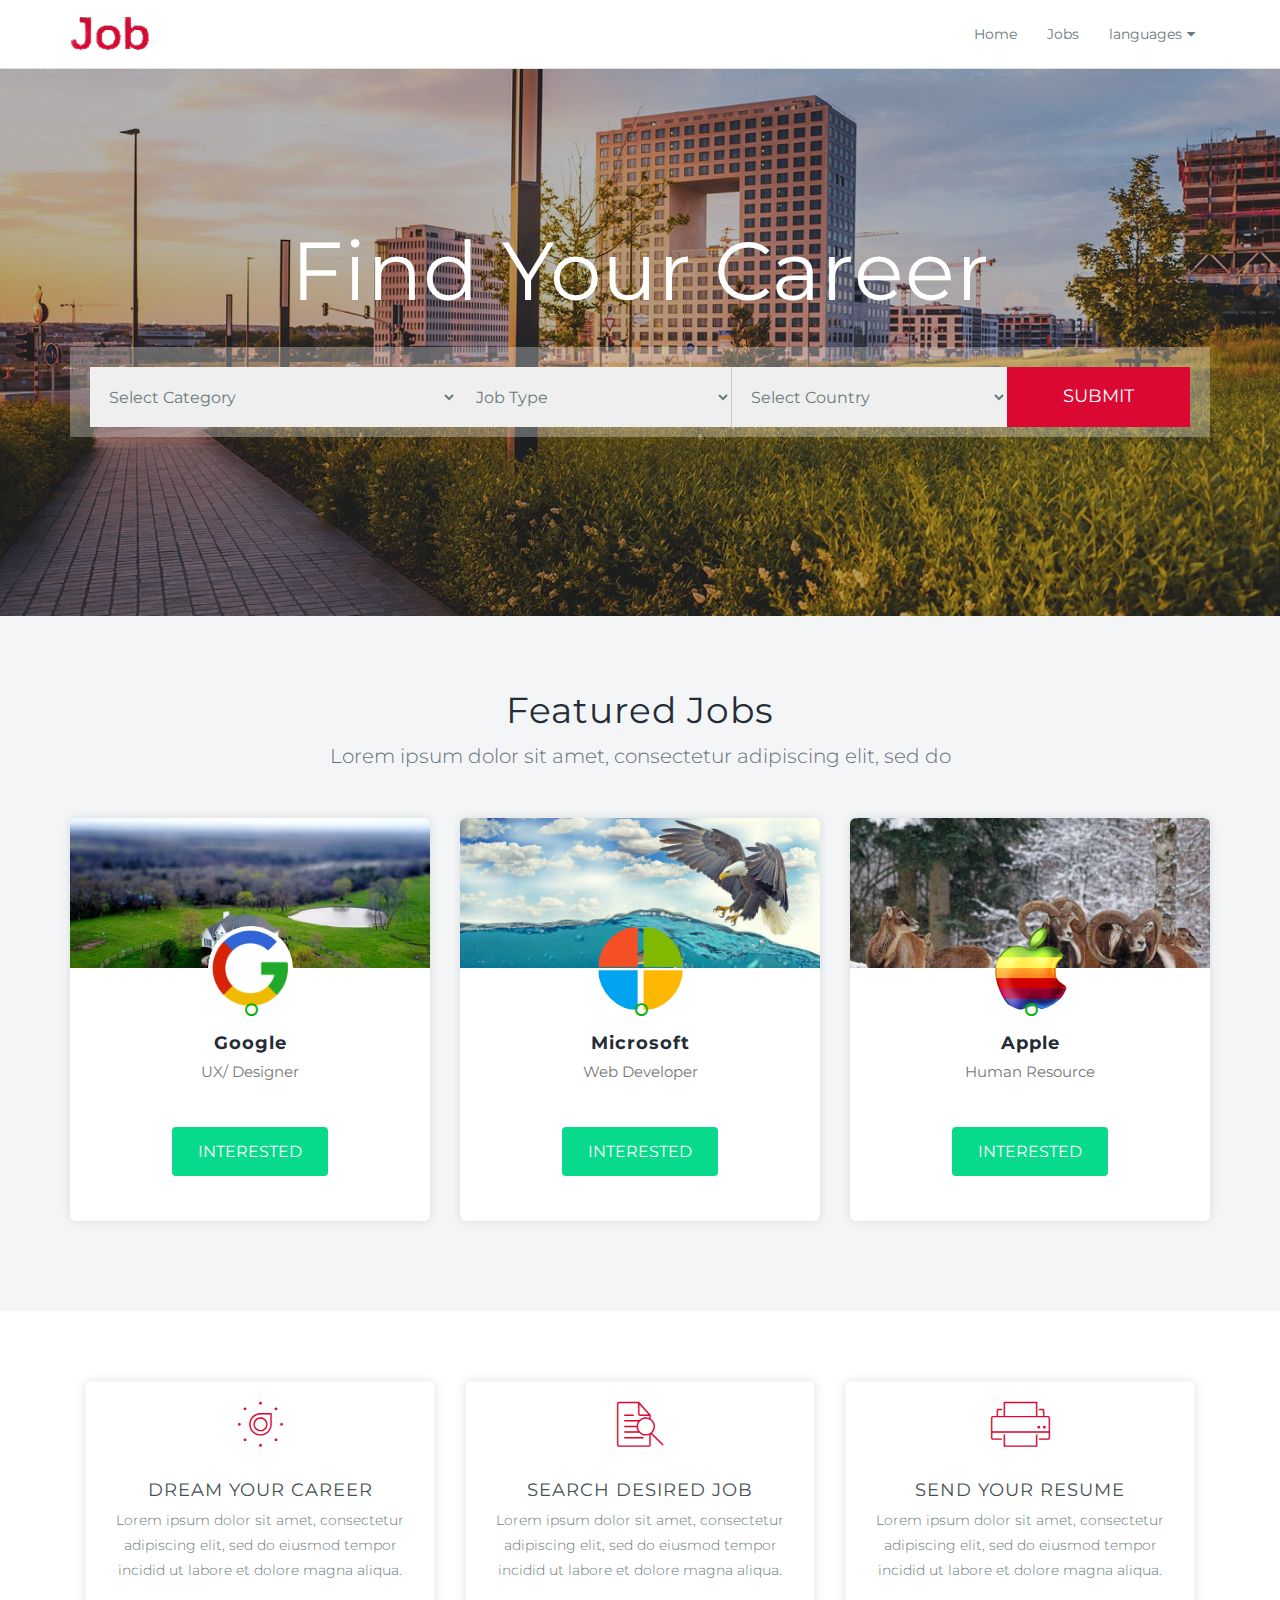
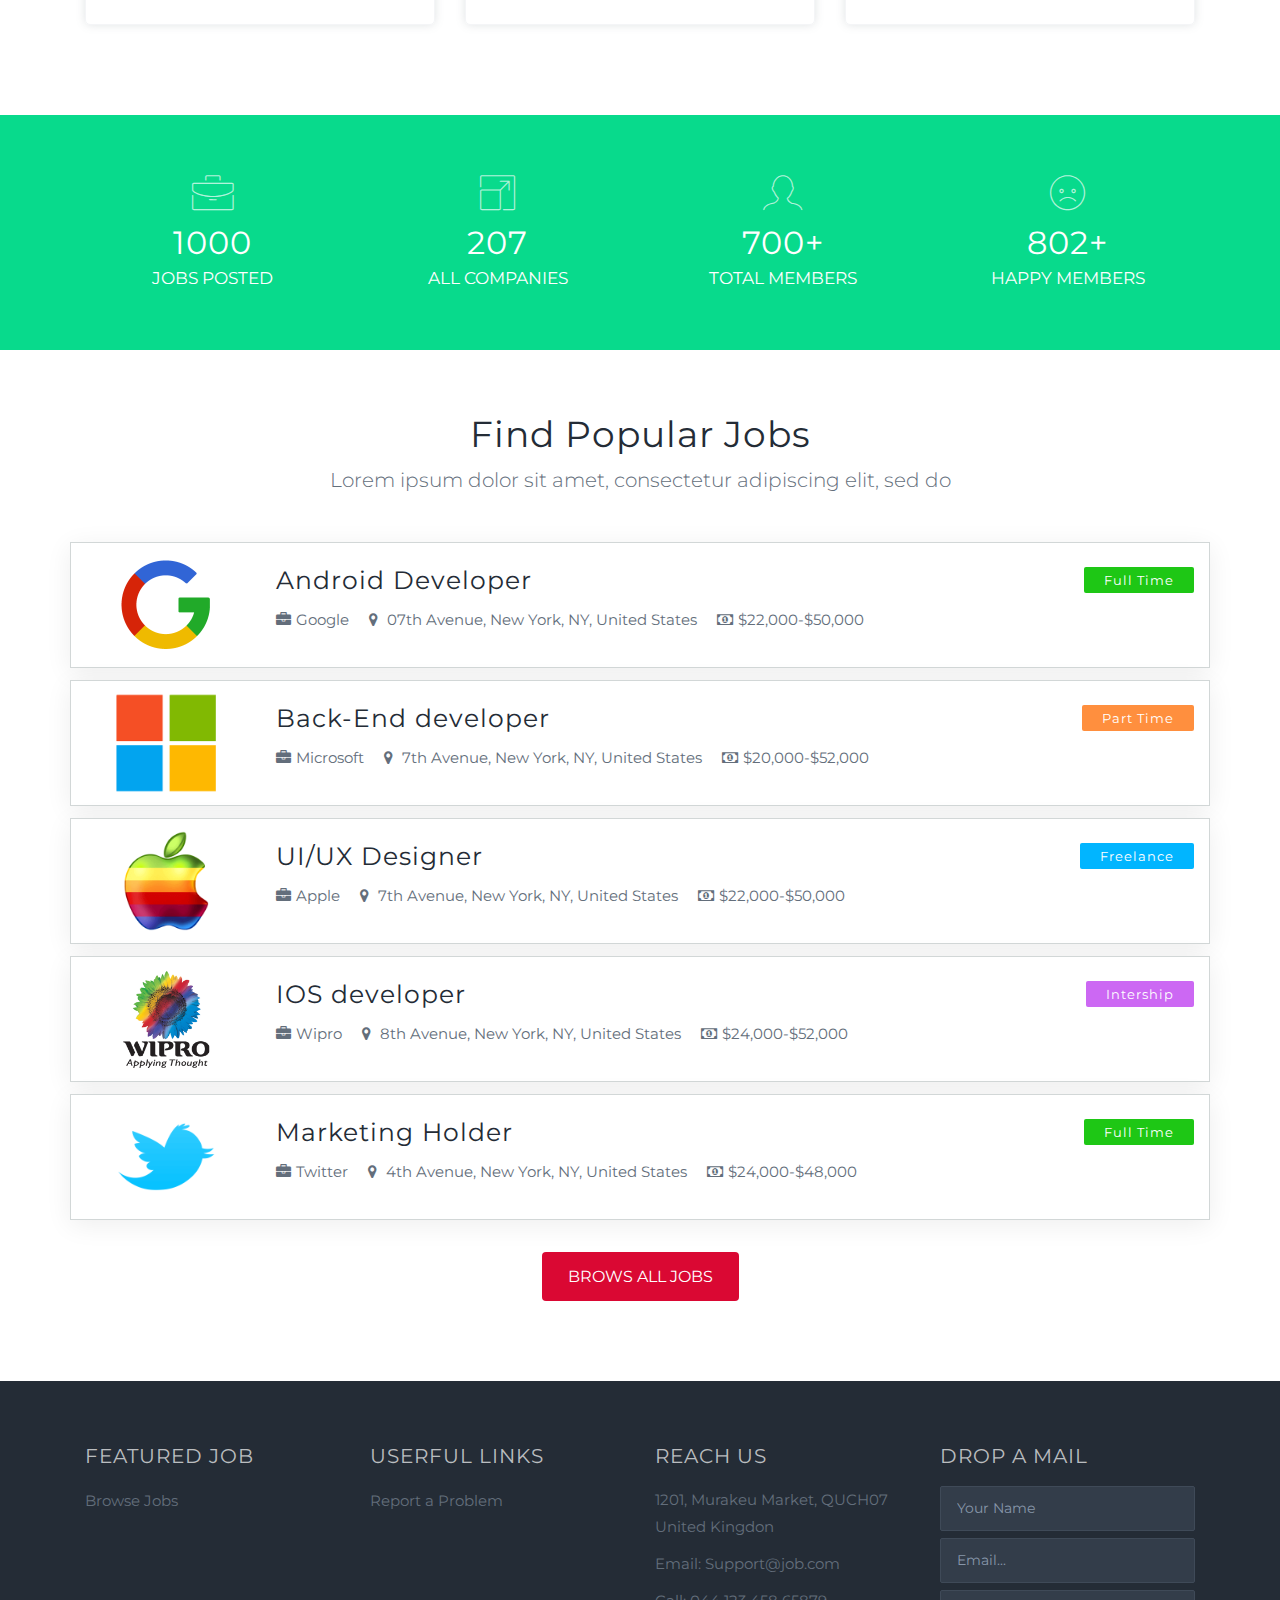
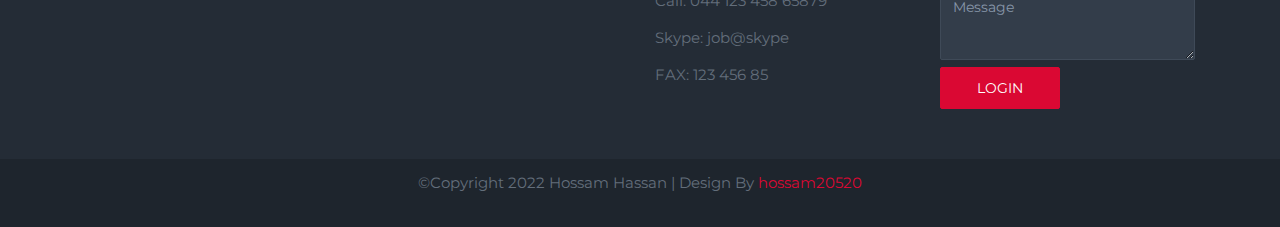
==== index.html @ 7c77bc92 "first" ====
<!doctype html>
<html class="no-js" lang="ar">
    <head>
        <meta charset="utf-8">
        <meta http-equiv="X-UA-Compatible" content="IE=edge,chrome=1">
        <title>Job-job Desk | Home</title>
        <meta name="description" content="">
        <meta name="viewport" content="width=device-width, initial-scale=1">
		
        <!-- All Plugin Css --> 
		<link rel="stylesheet" href="css/plugins.css">
		<!-- <link href="css/bootstrap-rtl.css" rel="stylesheet" /> -->
		<!-- Style & Common Css --> 
		<link rel="stylesheet" href="css/common.css">
	
        <!-- <link rel="stylesheet" href="css/main-rtl.css"> -->
		<link rel="stylesheet" href="css/main.css">
    </head>
	
    <body>
	
		<!-- Navigation Start  -->
		<nav class="navbar navbar-default navbar-sticky bootsnav">

			<div class="container">      
				<!-- Start Header Navigation -->
				<div class="navbar-header">
					<button type="button" class="navbar-toggle" data-toggle="collapse" data-target="#navbar-menu">
						<i class="fa fa-bars"></i>
					</button>
					<a class="navbar-brand" href="index.html"><img src="img/logo.png" class="logo" alt=""></a>
				</div>
				<!-- End Header Navigation -->

				<!-- Collect the nav links, forms, and other content for toggling -->
				<div class="collapse navbar-collapse" id="navbar-menu">
					<ul class="nav navbar-nav navbar-right" data-in="fadeInDown" data-out="fadeOutUp">
							<li><a href="index.html">Home</a></li> 
							<!-- <li><a href="login.html">Login</a></li> -->
							<li><a href="browse-job.html">Jobs</a></li> 
							<li class="dropdown">
								<a href="#" class="dropdown-toggle" data-toggle="dropdown">languages</a>
								<ul class="dropdown-menu animated fadeOutUp" style="display: none; opacity: 1;">
									<li class="active"><a href="#">English</a></li>
									<li><a href="#">عربي</a></li>
									<li><a href="">日本語</a></li>
									<li><a href="">සිංහල</a></li>
									<li><a href="">தமிழ்</a></li>
									
									
								</ul>
							</li>
						</ul>
				</div><!-- /.navbar-collapse -->
			</div>   
		</nav>
		<!-- Navigation End  -->
		
		<!-- Main jumbotron for a primary marketing message or call to action -->
		<section class="main-banner" style="background:#242c36 url(img/slider-01.jpg) no-repeat">
			<div class="container">
				<div class="caption">
					<h2>Find Your Career</h2>
					<form>
						<fieldset>
							<div class="col-md-4 col-sm-4 no-pad">

								<select class="selectpicker">
									<option>Select Category</option>
									<option>Accounf & Finance</option>
									<option>Information & Technology</option>
									<option>Marketing</option>
									<option>Food & Restaurent</option>
								  </select>

								
							</div>
							<div class="col-md-3 col-sm-3 no-pad">
								<select class="selectpicker border-right">
								  <option>Job Type</option>
								  <option>Full Time</option>
								  <option>Part Time</option>
					
								</select>
							</div>
							<div class="col-md-3 col-sm-3 no-pad">
								<select class="selectpicker">
									<option>Select Country</option>
								  <option>EGYPT</option>
								  <option>USA</option>
					
								</select>
							</div>
							<div class="col-md-2 col-sm-2 no-pad">
								 <input  onclick="location.href='Job-results.html';" type="button" class="btn seub-btn" value="submit" /></a>
							</div>
						</fieldset>
					</form>
				</div>
			</div>
		</section>


		<section class="membercard dark">
			<div class="container">
				<div class="row heading">
					<h2>Featured Jobs</h2>
					<p>Lorem ipsum dolor sit amet, consectetur adipiscing elit, sed do</p>
				</div>
				<div class="row">
					<div class="col-md-4 col-sm-4">
						<div class="left-widget-sidebar">
							<div class="card-widget bg-white user-card">
								<div class="u-img img-cover" style="background-image: url(img/bg-1.jpg);background-size:cover;"></div>
								<div class="u-content">
									<div class="avatar box-80">
										<img class="img-responsive img-circle img-70 shadow-white" src="img/google.png" alt="">
										<i class="fa fa-circle-o fa-green"></i>
									</div>
									<h5>Google</h5>
									<p class="text-muted">UX/ Designer</p>
								</div>
								<div class="user-social-profile">
									<input type="button" onclick="location.href='company-detail.html';" style="background: #08da8c;" class="btn brows-btn" value="Interested">
								</div>
							</div>
						</div>
					</div>
					<div class="col-md-4 col-sm-4">
						<div class="left-widget-sidebar">
							<div class="card-widget bg-white user-card">
								<div class="u-img img-cover" style="background-image: url(img/bg-2.jpg);background-size:cover;"></div>
								<div class="u-content">
									<div class="avatar box-80">
										<img class="img-responsive img-circle img-70 shadow-white" src="img/microsoft.png" alt="">
										<i class="fa fa-circle-o fa-green"></i>
									</div>
									<h5>Microsoft</h5>
									<p class="text-muted">Web Developer</p>
								</div>
								<div class="user-social-profile">
									<input type="button"  style="background: #08da8c;" class="btn brows-btn" value="Interested">
								</div>
							</div>
						</div>
					</div>
					<div class="col-md-4 col-sm-4">
						<div class="left-widget-sidebar">
							<div class="card-widget bg-white user-card">
								<div class="u-img img-cover" style="background-image: url(img/bg-3.jpg);background-size:cover;"></div>
								<div class="u-content">
									<div class="avatar box-80">
										<img class="img-responsive img-circle img-70 shadow-white" src="img/apple.png" alt="">
										<i class="fa fa-circle-o fa-green"></i>
									</div>
									<h5>Apple</h5>
									<p class="text-muted">Human Resource</p>
								</div>
								<div class="user-social-profile">
									<input type="button"  style="background: #08da8c;" class="btn brows-btn" value="Interested">
								</div>
							</div>
						</div>
					</div>
				</div>
			</div>
		</section>
		
		<section class="features">
			<div class="container"">
				<div class="col-md-4 col-sm-4">
					<div class="features-content">
						<span class="box1"><span aria-hidden="true" class="icon-dial"></span></span>
						<h3>Dream your career</h3>
						<p>Lorem ipsum dolor sit amet, consectetur adipiscing elit, sed do eiusmod tempor incidid ut labore et dolore magna aliqua.</p>
					</div>
				</div>
				
				<div class="col-md-4 col-sm-4">
					<div class="features-content">
						<span class="box1"><span aria-hidden="true" class="icon-search"></span></span>
						<h3>Search Desired Job</h3>
						<p>Lorem ipsum dolor sit amet, consectetur adipiscing elit, sed do eiusmod tempor incidid ut labore et dolore magna aliqua.</p>
					</div>
				</div>
				
				<div class="col-md-4 col-sm-4">
					<div class="features-content">
						<span class="box1"><span aria-hidden="true" class="icon-printer"></span></span>
						<h3>Send Your Resume</h3>
						<p>Lorem ipsum dolor sit amet, consectetur adipiscing elit, sed do eiusmod tempor incidid ut labore et dolore magna aliqua.</p>
					</div>
				</div>
				
				<!-- <div class="col-md-4 col-sm-4">
					<div class="features-content">
						<span class="box1"><span aria-hidden="true" class="icon-dial"></span></span>
						<h3>Create An Account</h3>
						<p>Lorem ipsum dolor sit amet, consectetur adipiscing elit, sed do eiusmod tempor incidid ut labore et dolore magna aliqua.</p>
					</div>
				</div>
				
				<div class="col-md-4 col-sm-4">
					<div class="features-content">
						<span class="box1"><span aria-hidden="true" class="icon-search"></span></span>
						<h3>Search Desired Job</h3>
						<p>Lorem ipsum dolor sit amet, consectetur adipiscing elit, sed do eiusmod tempor incidid ut labore et dolore magna aliqua.</p>
					</div>
				</div>
				
				<div class="col-md-4 col-sm-4">
					<div class="features-content">
						<span class="box1"><span aria-hidden="true" class="icon-printer"></span></span>
						<h3>Send Your Resume</h3>
						<p>Lorem ipsum dolor sit amet, consectetur adipiscing elit, sed do eiusmod tempor incidid ut labore et dolore magna aliqua.</p>
					</div>
				</div> -->
			
			</div>
		</section>
		
		<section class="counter" style="background: #08da8c;">
			<div class="container" >
				<div class="col-md-3 col-sm-3">
					<div class="counter-text">
						<span aria-hidden="true" class="icon-briefcase"></span>
						<h3>1000</h3>
						<p>Jobs Posted</p>
					</div>
				</div>
				
				<div class="col-md-3 col-sm-3">
					<div class="counter-text">
						<span class="box1"><span aria-hidden="true" class="icon-expand"></span></span>
						<h3>207</h3>
						<p>All Companies</p>
					</div>
				</div>
				
				<div class="col-md-3 col-sm-3">
					<div class="counter-text">
						<span class="box1"><span aria-hidden="true" class="icon-profile-male"></span></span>
						<h3>700+</h3>
						<p>Total Members</p>
					</div>
				</div>
				
				<div class="col-md-3 col-sm-3">
					<div class="counter-text">
					<span class="box1"><span aria-hidden="true" class="icon-sad"></span></span>
						<h3>802+</h3>
						<p>Happy Members</p>
					</div>
				</div>
			</div>
		</section>
		
		<section class="jobs">
			<div class="container">
				<div class="row heading">
					<h2>Find Popular Jobs</h2>
					<p>Lorem ipsum dolor sit amet, consectetur adipiscing elit, sed do</p>
				</div>
				<div class="companies">
					<div class="company-list">
						<div class="row">
							<div class="col-md-2 col-sm-2">
								<div class="company-logo">
									<img src="img/google.png" class="img-responsive" alt="" />
								</div>
							</div>
							<div class="col-md-10 col-sm-10">
								<div class="company-content">
									<a href="company-detail.html"><h3>Android Developer<span class="full-time">Full Time</span></h3></a>
									<p><span class="company-name"><i class="fa fa-briefcase"></i>Google</span><span class="company-location"><i class="fa fa-map-marker"></i> 07th Avenue, New York, NY, United States</span><span class="package"><i class="fa fa-money"></i>$22,000-$50,000</span></p>
									
								</div>
								
							</div>
						</div>
					</div>
					
					<div class="company-list">
						<div class="row">
							<div class="col-md-2 col-sm-2">
								<div class="company-logo">
									<img src="img/microsoft.png" class="img-responsive" alt="" />
								</div>
							</div>
							<div class="col-md-10 col-sm-10">
								<div class="company-content">
									<h3>Back-End developer<span class="part-time">Part Time</span></h3>
									<p><span class="company-name"><i class="fa fa-briefcase"></i>Microsoft</span><span class="company-location"><i class="fa fa-map-marker"></i> 7th Avenue, New York, NY, United States</span><span class="package"><i class="fa fa-money"></i>$20,000-$52,000</span></p>
								</div>
							</div>
						</div>
					</div>
					
					<div class="company-list">
						<div class="row">
							<div class="col-md-2 col-sm-2">
								<div class="company-logo">
									<img src="img/apple.png" class="img-responsive" alt="" />
								</div>
							</div>
							<div class="col-md-10 col-sm-10">
								<div class="company-content">
									<h3>UI/UX Designer<span class="freelance">Freelance</span></h3>
									<p><span class="company-name"><i class="fa fa-briefcase"></i>Apple</span><span class="company-location"><i class="fa fa-map-marker"></i> 7th Avenue, New York, NY, United States</span><span class="package"><i class="fa fa-money"></i>$22,000-$50,000</span></p>
								</div>
							</div>
						</div>
					</div>
					
					<div class="company-list">
						<div class="row">
							<div class="col-md-2 col-sm-2">
								<div class="company-logo">
									<img src="img/wipro.png" class="img-responsive" alt="" />
								</div>
							</div>
							<div class="col-md-10 col-sm-10">
								<div class="company-content">
									<h3>IOS developer<span class="internship">Intership</span></h3>
									<p><span class="company-name"><i class="fa fa-briefcase"></i>Wipro</span><span class="company-location"><i class="fa fa-map-marker"></i> 8th Avenue, New York, NY, United States</span><span class="package"><i class="fa fa-money"></i>$24,000-$52,000</span></p>
								</div>
							</div>
						</div>
					</div>
					
					<div class="company-list">
						<div class="row">
							<div class="col-md-2 col-sm-2">
								<div class="company-logo">
									<img src="img/twitter.png" class="img-responsive" alt="" />
								</div>
							</div>
							<div class="col-md-10 col-sm-10">
								<div class="company-content">
									<h3>Marketing Holder<span class="full-time">Full Time</span></h3>
									<p><span class="company-name"><i class="fa fa-briefcase"></i>Twitter</span><span class="company-location"><i class="fa fa-map-marker"></i> 4th Avenue, New York, NY, United States</span><span class="package"><i class="fa fa-money"></i>$24,000-$48,000</span></p>
								</div>
							</div>
						</div>
					</div>
				</div>
				<div class="row">
					<input type="button" onclick="location.href='companies.html';" class="btn brows-btn" value="Brows All Jobs" />
				</div>
			</div>
		</section>
		
		<!-- <section class="testimonials dark">
			<div class="container">
				<div class="row">
					<div class="col-md-12">
						<div id="testimonial-slider" class="owl-carousel">
							<div class="testimonial">
								<div class="pic">
									<img src="img/client-1.jpg" alt="">
								</div>
								<p class="description">
									" Lorem ipsum dolor sit amet, consectetur adipisicing elit. Autem commodi eligendi facilis itaque minus non odio, quaerat ullam unde voluptatum? "
								</p>
								<h3 class="testimonial-title">williamson</h3>
								<span class="post">Web Developer</span>
							</div>

							<div class="testimonial">
								<div class="pic">
									<img src="img/client-2.jpg" alt="">
								</div>
								<p class="description">
									" Lorem ipsum dolor sit amet, consectetur adipisicing elit. Autem commodi eligendi facilis itaque minus non odio, quaerat ullam unde voluptatum? "
								</p>
								<h3 class="testimonial-title">kristiana</h3>
								<span class="post">Web Designer</span>
							</div>
							
							<div class="testimonial">
								<div class="pic">
									<img src="img/client-3.jpg" alt="">
								</div>
								<p class="description">
									" Lorem ipsum dolor sit amet, consectetur adipisicing elit. Autem commodi eligendi facilis itaque minus non odio, quaerat ullam unde voluptatum? "
								</p>
								<h3 class="testimonial-title">kristiana</h3>
								<span class="post">Web Designer</span>
							</div>
							
							<div class="testimonial">
								<div class="pic">
									<img src="img/client-4.jpg" alt="">
								</div>
								<p class="description">
									" Lorem ipsum dolor sit amet, consectetur adipisicing elit. Autem commodi eligendi facilis itaque minus non odio, quaerat ullam unde voluptatum? "
								</p>
								<h3 class="testimonial-title">kristiana</h3>
								<span class="post">Web Designer</span>
							</div>
						</div>
					</div>
				</div>
			</div>
		</section> -->
		




		



		<!-- <section class="newsletter">
			<div class="container">
				<div class="row">
					<div class="col-md-10 col-sm-10 col-md-offset-1 col-sm-offset-1">
					<h2>Want More Job & Latest Job? </h2>
					<p>Subscribe to our mailing list to receive an update when new Job arrive!</p>
					<div class="input-group">
						<input type="text" class="form-control" placeholder="Type Your Email Address...">
						<span class="input-group-btn">
							<button type="button" class="btn btn-default">subscribe!</button>
						</span>
					</div>
					</div>
				</div>
			</div>
		</section> -->
			
		<!-- footer start -->
		<footer>
			<div class="container">
				<div class="col-md-3 col-sm-6">
					<h4>Featured Job</h4>
					<ul>
						<li><a href="#">Browse Jobs</a></li>
					
					</ul>
				</div>
				
				<div class="col-md-3 col-sm-6">
					<h4>Userful links</h4>
					<ul>
					
						
						<li><a href="#">Report a Problem</a></li>
					
					
					</ul>
				</div>
				
				<div class="col-md-3 col-sm-6">
					<h4>Reach Us</h4>
					<address>
					<ul>
					<li>1201, Murakeu Market, QUCH07<br>
					United Kingdon</li>
					<li>Email: Support@job.com</li>
					<li>Call: 044 123 458 65879</li>
					<li>Skype: job@skype</li>
					<li>FAX: 123 456 85</li>
					</ul>
					</address>
				</div>
				
				<div class="col-md-3 col-sm-6">
					<h4>Drop A Mail</h4>
					<form>
						<input type="text" class="form-control input-lg" placeholder="Your Name">
						<input type="text" class="form-control input-lg" placeholder="Email...">
						<textarea class="form-control" placeholder="Message"></textarea>
						<button type="submit" class="btn btn-primary">Login</button>
					</form>
				</div>
				
				
			</div>
			<div class="copy-right">

			 <p>&copy;Copyright 2022 Hossam Hassan | Design By <a href="https://github.com/hossam20520">hossam20520</a></p>
			</div>
		</footer>
		 
		<script type="text/javascript" src="js/jquery.min.js"></script>
		<script src="js/bootstrap.min.js"></script>
		<script type="text/javascript" src="js/owl.carousel.min.js"></script>
		<script src="js/bootsnav.js"></script>
		<script src="js/main.js"></script>
    </body>
</html>
---- css/common.css ----
/* ==============================================================

Template name : Bootsnav - Multi Purpose Header
Categorie : Bootstrap Menu in CSS
Author : adamnurdin01
Version : v.1.1
Created : 2016-06-02
Last update : 2016-06-11

============================================================== */
/*
Typography
=========================== */
html,body {
    width:100%;
    height: auto;
    margin:0;
    padding:0;
    overflow-x: hidden;
}

body {
    font-family: 'Open Sans', sans-serif;
    position: relative;
	font-size:14px;
	line-height:24px;
	color:#6f6f6f;
}

a{
    color: #6f6f6f;
}

a,
a:active,
a:focus,
a:hover{
	outline:none;
	-webkit-transition: all 0.3s ease-in-out;
	-moz-transition: all 0.3s ease-in-out;
	-o-transition: all 0.3s ease-in-out;
	-ms-transition: all 0.3s ease-in-out;
	transition: all 0.3s ease-in-out;
}

a:hover{
	text-decoration:underline;
}

h1, h2, h3, h4, h5, h6{
	color:#3f3f3f;
	margin:0 0 15px 0;
    letter-spacing: 1px;
    font-weight: bold;
}

h1{
	font-size:48px;
	line-height:52px;
}

h2{
	font-size:36px;
	line-height:48px;
}

h3{
	font-size:30px;
	line-height:36px;
}

h4{
	font-size:24px;
	line-height:30px;
}

h5{
	font-size:18px;
	line-height:24px;
}

h6{
	font-size:14px;
	line-height:18px;
}

p{
	margin-bottom:20px;
}

.wrapper{
    min-height: 800px;
}

/*
Navbar
=========================== */
/* Navbar Atribute ------*/
.attr-nav > ul > li > a{
    padding: 28px 15px;
}

ul.cart-list > li.total > .btn{
    border-bottom: solid 1px #cfcfcf !important;
    color: #fff !important;
    padding: 10px 15px;
}

@media (min-width: 1024px) {
    /* Navbar General ------*/
    nav.navbar ul.nav > li > a{
        padding: 30px 15px;
        font-weight: 600;
    }
    
    nav.navbar .navbar-brand{
        margin-top: 0;
    }
    


    nav.navbar .navbar-brand{
        margin-top: 0;
    }
    
    nav.navbar .navbar-brand img.logo{
        position:relative;
		max-width: 80%;
		top:2px;
    }
	nav.navbar.sticked .navbar-brand img.logo{
        position:relative;
		top:7px;
		max-width:60%;
    }
    
    nav.navbar li.dropdown ul.dropdown-menu{
        border-top: solid 5px;
    }
    
    /* Navbar Center ------*/
    nav.navbar-center .navbar-brand{
        margin: 0 !important;
    }
    
    /* Navbar Brand Top ------*/
    nav.navbar-brand-top .navbar-brand{
        margin: 10px !important;
    }
    
    /* Navbar Full ------*/
    nav.navbar-full .navbar-brand{
        position: relative;
        top: -15px;
    }
    
    /* Navbar Sidebar ------*/
    nav.navbar-sidebar ul.nav,
    nav.navbar-sidebar .navbar-brand{
        margin-bottom: 50px;
    }
    
    nav.navbar-sidebar ul.nav > li > a{
        padding: 10px 15px;
        font-weight: bold;
    }
    
    /* Navbar Transparent & Fixed ------*/
    nav.navbar.bootsnav.navbar-transparent.white{
        background-color: rgba(255,255,255,0.3);
        border-bottom: solid 1px #bbb;
    }
    
    nav.navbar.navbar-inverse.bootsnav.navbar-transparent.dark,
    nav.navbar.bootsnav.navbar-transparent.dark{
        background-color: rgba(0,0,0,0.3);
        border-bottom: solid 1px #555;
    }
    
    nav.navbar.bootsnav.navbar-transparent.white .attr-nav{
        border-left: solid 1px #bbb;
    }
    
    nav.navbar.navbar-inverse.bootsnav.navbar-transparent.dark .attr-nav,
    nav.navbar.bootsnav.navbar-transparent.dark .attr-nav{
        border-left: solid 1px #555;
    }
    
    nav.navbar.bootsnav.no-background.white .attr-nav > ul > li > a,
    nav.navbar.bootsnav.navbar-transparent.white .attr-nav > ul > li > a,
    nav.navbar.bootsnav.navbar-transparent.white ul.nav > li > a,
    nav.navbar.bootsnav.no-background.white ul.nav > li > a{
        color: #fff;
    }
    
    nav.navbar.bootsnav.navbar-transparent.dark .attr-nav > ul > li > a,
    nav.navbar.bootsnav.navbar-transparent.dark ul.nav > li > a{
        color: #eee;
    }
}

@media (max-width: 992px) {
    /* Navbar General ------*/
    nav.navbar .navbar-brand{
        margin-top: 0;
        position: relative;
        top: -2px;
    }
    
    nav.navbar .navbar-brand img.logo{
    width: 150px;
    margin-top: 8px;
    }
    
    .attr-nav > ul > li > a{
        padding: 16px 15px 15px;
    }
    
    /* Navbar Mobile slide ------*/
    nav.navbar.navbar-mobile ul.nav > li > a{
        padding: 15px 15px;
    }
    
    nav.navbar.navbar-mobile ul.nav ul.dropdown-menu > li > a{
        padding-right: 15px !important;
        padding-top: 15px !important;
        padding-bottom: 15px !important;
    }
    
    nav.navbar.navbar-mobile ul.nav ul.dropdown-menu .col-menu .title{
        padding-right: 30px !important;
        padding-top: 13px !important;
        padding-bottom: 13px !important;
    }
    
    nav.navbar.navbar-mobile ul.nav ul.dropdown-menu .col-menu ul.menu-col li a{
        padding-top: 13px !important;
        padding-bottom: 13px !important;
    }
    
    /* Navbar Full ------*/
     nav.navbar-full .navbar-brand{
        top: 0;
        padding-top: 10px;
    }
}

/* Navbar Inverse
=================================*/
nav.navbar.navbar-inverse{
    background-color: #222;
    border-bottom: solid 1px #303030;
}

nav.navbar.navbar-inverse ul.cart-list > li.total > .btn{
    border-bottom: solid 1px #222 !important;
}

nav.navbar.navbar-inverse ul.cart-list > li.total .pull-right{
    color: #fff;
}

nav.navbar.navbar-inverse.megamenu ul.dropdown-menu.megamenu-content .content ul.menu-col li a,
nav.navbar.navbar-inverse ul.nav > li > a{
    color: #eee;
}

nav.navbar.navbar-inverse ul.nav > li.dropdown > a{
    background-color: #222;
}

nav.navbar.navbar-inverse li.dropdown ul.dropdown-menu > li > a{
    color: #999;
}

nav.navbar.navbar-inverse ul.nav .dropdown-menu h1,
nav.navbar.navbar-inverse ul.nav .dropdown-menu h2,
nav.navbar.navbar-inverse ul.nav .dropdown-menu h3,
nav.navbar.navbar-inverse ul.nav .dropdown-menu h4,
nav.navbar.navbar-inverse ul.nav .dropdown-menu h5,
nav.navbar.navbar-inverse ul.nav .dropdown-menu h6{
    color: #fff;
}

nav.navbar.navbar-inverse .form-control{
    background-color: #333;
    border-color: #303030;
    color: #fff;
}

nav.navbar.navbar-inverse .attr-nav > ul > li > a{
    color: #eee;
}

nav.navbar.navbar-inverse .attr-nav > ul > li.dropdown ul.dropdown-menu{
    background-color: #222;
    border-left: solid 1px #303030;
    border-bottom: solid 1px #303030;
    border-right: solid 1px #303030;
}

nav.navbar.navbar-inverse ul.cart-list > li{
    border-bottom: solid 1px #303030;
    color: #eee;
}

nav.navbar.navbar-inverse ul.cart-list > li img{
    border: solid 1px #303030;
}

nav.navbar.navbar-inverse ul.cart-list > li.total{
    background-color: #333;
}

nav.navbar.navbar-inverse .share ul > li > a{
    background-color: #555;
}

nav.navbar.navbar-inverse .dropdown-tabs .tab-menu{
    border-right: solid 1px #303030;
}

nav.navbar.navbar-inverse .dropdown-tabs .tab-menu > ul > li > a{
    border-bottom: solid 1px #303030;
}

nav.navbar.navbar-inverse .dropdown-tabs .tab-content{
    border-left: solid 1px #303030;
}

nav.navbar.navbar-inverse .dropdown-tabs .tab-menu > ul > li > a:hover,
nav.navbar.navbar-inverse .dropdown-tabs .tab-menu > ul > li > a:focus,
nav.navbar.navbar-inverse .dropdown-tabs .tab-menu > ul > li.active > a{
    background-color: #333 !important;
}

nav.navbar-inverse.navbar-full ul.nav > li > a{
    border:none;
}

nav.navbar-inverse.navbar-full .navbar-collapse .wrap-full-menu{
    background-color: #222;
}

nav.navbar-inverse.navbar-full .navbar-toggle{
    background-color: #222 !important;
    color: #6f6f6f;
}

@media (min-width: 1024px) {
    nav.navbar.navbar-inverse ul.nav .dropdown-menu{
        background-color: #222 !important;
        border-left: solid 1px #303030 !important;
        border-bottom: solid 1px #303030 !important;
        border-right: solid 1px #303030 !important;
    }

    nav.navbar.navbar-inverse li.dropdown ul.dropdown-menu > li > a{
        border-bottom: solid 1px #303030;
    }
    
    nav.navbar.navbar-inverse ul.dropdown-menu.megamenu-content .col-menu{
        border-left: solid 1px #303030;
        border-right: solid 1px #303030;
    }
    
    nav.navbar.navbar-inverse.navbar-transparent.dark{
        background-color: rgba(0,0,0,0.3);
        border-bottom: solid 1px #999;
    }
    
    nav.navbar.navbar-inverse.navbar-transparent.dark .attr-nav{
        border-left: solid 1px #999;
    }
    
    nav.navbar.navbar-inverse.no-background.white .attr-nav > ul > li > a,
    nav.navbar.navbar-inverse.navbar-transparent.dark .attr-nav > ul > li > a,
    nav.navbar.navbar-inverse.navbar-transparent.dark ul.nav > li > a,
    nav.navbar.navbar-inverse.no-background.white ul.nav > li > a{
        color: #fff;
    }
    
    nav.navbar.navbar-inverse.no-background.dark .attr-nav > ul > li > a,
    nav.navbar.navbar-inverse.no-background.dark .attr-nav > ul > li > a,
    nav.navbar.navbar-inverse.no-background.dark ul.nav > li > a,
    nav.navbar.navbar-inverse.no-background.dark ul.nav > li > a{
        color: #3f3f3f;
    }
}
@media (max-width: 992px)  {
    nav.navbar.navbar-inverse .navbar-toggle{
        color: #eee;
        background-color: #222 !important;
    }
    
    nav.navbar.navbar-inverse .navbar-nav > li > a{
        border-top: solid 1px #303030;
        border-bottom: solid 1px #303030;
    }
    
    nav.navbar.navbar-inverse ul.nav li.dropdown ul.dropdown-menu  > li > a{
        color: #999;
        border-bottom: solid 1px #303030;
    }
    
    nav.navbar.navbar-inverse .dropdown .megamenu-content .col-menu .title{
        border-bottom: solid 1px #303030;
        color: #eee;
    }
    
    nav.navbar.navbar-inverse .dropdown .megamenu-content .col-menu ul > li > a{
        border-bottom: solid 1px #303030;
        color: #999 !important;
    }
    
    nav.navbar.navbar-inverse .dropdown .megamenu-content .col-menu.on:last-child .title{
        border-bottom: solid 1px #303030;
    }
    
    nav.navbar.navbar-inverse .dropdown-tabs .tab-menu > ul{
        border-top: solid 1px #303030;
    }
    
    nav.navbar.navbar-inverse.navbar-mobile .navbar-collapse{
        background-color: #222;
    }
}
@media (max-width: 767px)  {
    nav.navbar.navbar-inverse.navbar-mobile ul.nav{
        border-top: solid 1px #222;
    }
	h1{
	font-size:30px;
	line-height:32px;
}

h2{
	font-size:24px;
	line-height:27px;
}

h3{
	font-size:26px;
	line-height:24px;
}

h4{
	font-size:20px;
	line-height:20px;
}

h5{
	font-size:16px;
	line-height:16px;
}

h6{
	font-size:12px;
	line-height:10px;
}

p{
	margin-bottom:10px;
}
}
---- css/main-rtl.css ----
/* 36 of 643 CSS properties converted by rtl.daskhat.ir 
 These properties should be override originals. 
 just load rtl css file after original css file.*/ 

/* body {direction:rtl;} */

@import url('https://fonts.googleapis.com/css?family=Montserrat:300,300i,400,400i,500,600,700');
body{
    background: #ffffff;
    font-family: 'Montserrat', sans-serif;
    font-size: 15px;
    color: #636e7b;
}

section{
    padding: 70px 0px 60px 0px ;
}

h1, h2, h3, h4, h5, h6{
    color: #242c36;
    margin: 0 0 15px 0 ;
    letter-spacing: 1px;
    font-weight: bold;
}

.dark{
    background: #f4f5f7;
}

.form-control{
    border: 1px solid #ccc;
    border-radius: 2px;
    height: 45px;
    margin-bottom: 10px;
    box-shadow: none;
    font-size: 14px;
}

.btn-primary, .btn-primary:hover, .btn-primary:focus, .btn-primary.focus, .btn-primary:active, .btn-primary.active, .open>.dropdown-toggle.btn-primary{
    color: #fff;
    background-color: #da0833;
    border-color: #da0833;
    text-transform: uppercase;
    border-radius: 2px;
    box-shadow: none;
    padding: 10px 25px;
}

.form-control::-moz-placeholder{
    color: #8796a9;
    opacity: 1;
}

.form-control:-ms-input-placeholder{
    color: #8796a9;
}

.form-control::-webkit-input-placeholder{
    color: #8796a9;
}

nav.navbar.bootsnav ul.nav > li > a{
    color: #6b797c;
    font-weight: 400;
    font-size: 14.2px;
    font-family: 'Montserrat', sans-serif;
    background-color: transparent !important;
}

nav.navbar.bootsnav ul.nav > li > a:hover{
    color: #da0833;
}

nav.navbar.bootsnav ul.nav > li.active> a{
    color: #da0833;
}

@media (min-width: 1024px){
    nav.navbar li.dropdown ul.dropdown-menu{
        border-top: solid 5px #da0833 !important;
    }

}

.main-banner{
    background-size: cover !important;
    background-position: center !important;
    padding: 14% 0;
    position: relative;
    text-align: center;
    color: #ffffff;
    margin: 0;
}

.main-banner .caption{
    position: relative;
}

.main-banner h2{
    color: #ffffff;
    font-weight: 400;
    display: block;
    margin-bottom: 25px;
}

.main-banner:before{
    content: "";
    display: block;
    top: 0;
    bottom: 0;
    right: 0;
    left: 0;
    position: absolute;
    background: rgba(12,20,25,0.3);
}

fieldset{
    margin-top: 52px;
    background: rgba(255,255,255,0.3);
    padding: 20px 20px 10px 20px ;
}

fieldset .no-pad{
    margin: 0;
    padding: 0;
}

.main-banner fieldset select.selectpicker, .main-banner fieldset .form-control, .main-banner fieldset .seub-btn{
    width: 100%;
    color: #6b797c;
    padding: 19px 15px;
    border: none;
    border-radius: 0;
    height: 60px;
    line-height: 1.5;
    font-size: 16px;
}

.main-banner fieldset select.selectpicker:focus, .main-banner fieldset .form-control:focus, .main-banner fieldset .seub-btn:focus{
    outline: none;
}

.main-banner fieldset .border-right{
    border-left: 1px solid rgba(107,121,124,0.3) !important;
}

.main-banner .btn.seub-btn{
    background: #da0833;
    color: #ffffff;
    text-transform: uppercase;
    font-size: 18px;
    text-shadow: none;
    line-height: 1.2;
}

.jumbotron{
    background: url(../img/background.jpg);
    background-size: cover;
    background-position: center;
    padding: 13% 0;
    position: relative;
    text-align: center;
    color: #ffffff;
    margin: 0;
}

.jumbotron:before{
    content: "";
    display: block;
    top: 0;
    bottom: 0;
    right: 0;
    left: 0;
    position: absolute;
    background: rgba(12,20,25,0.5);
}

.user-img{
    max-width: 220px;
    position: relative;
    margin: 0 auto;
}

.jumbotron img{
    display: table;
    max-width: 200px;
    border-radius: 50%;
    margin: 0 auto;
    position: relative;
    border: 6px solid rgba(255,255,255,0.8);
}

.caption.bott{
    margin-bottom: 80px;
}

.notify{
    position: relative;
    margin-top: -5px;
}

.notify .ring{
    position: absolute;
    top: -20px;
    right: 50px;
    height: 25px;
    width: 25px;
    z-index: 10;
    border: 5px solid #da0833;
    border-radius: 100%;
    -moz-animation: ring 1s ease-in;
    -moz-animation-iteration-count: infinite;
    -o-animation: ring 1s ease-in;
    -o-animation-iteration-count: infinite;
    -webkit-animation: ring 1s ease-in;
    -webkit-animation-iteration-count: infinite;
    animation-iteration-count: infinite;
}

.notify .ring-point{
    width: 6px;
    height: 6px;
    -webkit-border-radius: 30px;
    -moz-border-radius: 30px;
    border-radius: 100%;
    background-color: #da0833;
    position: absolute;
    right: 59px;
    top: -10px;
}

@-moz-keyframes ring{
    0%{
        -moz-transform: scale(0);
        opacity: 0;
    }

    25%{
        -moz-transform: scale(.1);
        opacity: .1;
    }

    50%{
        -moz-transform: scale(.5);
        opacity: .3;
    }

    75%{
        -moz-transform: scale(.8);
        opacity: .5;
    }

    100%{
        -moz-transform: scale(1);
        opacity: 0;
    }

}

@-webkit-keyframes ring{
    0%{
        -webkit-transform: scale(0);
        opacity: 0;
    }

    25%{
        -webkit-transform: scale(.1);
        opacity: .1;
    }

    50%{
        -webkit-transform: scale(.5);
        opacity: .3;
    }

    75%{
        -webkit-transform: scale(.8);
        opacity: .5;
    }

    100%{
        -webkit-transform: scale(1);
        opacity: 0;
    }

}

.jumbotron h4{
    font-size: 28px;
    margin-top: 12px;
    margin-bottom: 10px;
    position: relative;
    color: #ffffff;
}

.jumbotron p{
    font-size: 17px;
    position: relative;
}

.jumbotron p span{
    font-size: 14px;
    color: #13ad00;
}

.basic-information{
    position: relative;
    z-index: 1;
    background-color: #fff;
    padding: 30px 30px 20px;
    -webkit-box-shadow: 0 5px 25px 0 rgba(0,0,0,.07);
    box-shadow: 0 5px 25px 0 rgba(0,0,0,.07);
    border: 1px solid #eaecf1;
    display: table;
    width: 100%;
}

.profile-detail img{
    border: 4px solid rgba(107,121,124,0.2);
}

.basic-information h2{
    margin: 0;
    margin-bottom: 10px;
    color: #404b4d;
}

.basic-information h2 span{
    color: #da0833;
    font-size: 15.5px;
    display: block;
}

.basic-information p{
    font-size: 16px;
    line-height: 1.9;
}

.information{
    margin: 0;
    padding: 0;
}

.information li{
    display: block;
    padding: 10px 0;
    font-size: 15.5;
    list-style: none;
    border-bottom: 1px solid rgba(107,121,124,0.1);
}

.information li span{
    display: inline-block;
    font-weight: bold;
    width: 150px;
}

.social{
    margin: 0;
    padding: 50px 0;
    display: inline-block;
    width: 100%;
}

.social li{
    list-style: none;
    float: right;
    margin-bottom: 7px;
}

.social li a{
    font-size: 15px;
    color: #6b797c;
}

.social li:hover a, .social li:focus a{
    text-decoration: none;
}

a.facebook{
    border: 1px solid #295396;
    width: 90%;
    display: inline-block;
    padding: 4px 5px;
    border-radius: 50px;
}

a.google{
    border: 1px solid #d6201f;
    width: 90%;
    display: inline-block;
    padding: 4px 5px;
    border-radius: 50px;
}

a.twitter{
    border: 1px solid #1da0f2;
    width: 90%;
    display: inline-block;
    padding: 4px 5px;
    border-radius: 50px;
}

a.linkedin{
    border: 1px solid #0077b5;
    width: 90%;
    display: inline-block;
    padding: 4px 5px;
    border-radius: 50px;
}

a.instagram{
    border: 1px solid #d3368c;
    width: 90%;
    display: inline-block;
    padding: 4px 5px;
    border-radius: 50px;
}

.social li i{
    width: 42px;
    height: 42px;
    border-radius: 50%;
    color: #ffffff;
    line-height: 42px;
    text-align: center;
    margin-left: 7px;
}

.social li .facebook i{
    background: #295396;
}

.social li .google i{
    background: #d6201f;
}

.social li .twitter i{
    background: #1da0f2;
}

.social li .linkedin i{
    background: #0077b5;
}

.social li .instagram i{
    background: #d3368c;
}

.panel{
    -webkit-box-shadow: 0 1px 2px rgba(0,0,0,.05);
    box-shadow: none;
    border: none;
}

.panel-default>.panel-heading{
    background: #f4f5f7;
    box-shadow: none;
    border: none;
    color: #505a5d;
}

.service-tag{
    background-color: #da0833;
    border-radius: 2px 0 0 2px;
    color: #fff;
    display: inline-block;
    font-size: 11px;
    font-weight: 700;
    line-height: 1.2727272727;
    margin: 2px 10px 2px 4px ;
    padding: 3px 7px;
    position: relative;
    text-transform: uppercase;
}

.service-tag:after{
    background-color: #fff;
    border-radius: 50%;
    content: "";
    height: 4px;
    position: absolute;
    top: 8px;
    right: -2px;
    width: 4px;
}

.service-tag:before{
    border-top: 10px solid transparent;
    border-left: 8px solid #da0833;
    border-bottom: 10px solid transparent;
    content: "";
    height: 0;
    position: absolute;
    top: 0;
    right: -8px;
    width: 0;
}

.panel-body ul{
    margin: 0;
    padding: 0;
    margin-top: 20px;
}

.panel-body ul li{
    list-style: none;
    line-height: 1.7;
    padding: 0 10px 6px 0 ;
    margin: 10px 0;
    margin-right: 16px;
}

.panel-body ul li:before{
    display: inline-block;
    font: normal normal normal 14px/1 FontAwesome;
    font-size: inherit;
    text-rendering: auto;
    -webkit-font-smoothing: antialiased;
    content: "\f067";
    color: #da0833;
    padding: 8px 5px 8px 12px ;
    margin-right: -31px;
}

.features-content{
    border: 1px solid #f4f5f7;
    padding: 20px 15px;
    text-align: center;
    border-radius: 5px;
    margin-bottom: 30px;
    box-shadow: 0px 0px 10px 0px rgba(107,121,124,0.2);
}

.features-content h3{
    font-weight: 400;
    color: #475052;
    font-size: 18px;
    text-transform: uppercase;
    margin-bottom: 0;
}

.features-content p{
    font-weight: 300;
    color: #6b797c;
    line-height: 1.8;
    font-size: 14px;
}

.features-content span{
    font-size: 45px;
    margin-bottom: 25px;
    color: #da0833;
}

.jobs .row{
    margin: 0;
}

.heading{
    text-align: center;
    margin-bottom: 30px;
}

.heading h2{
    font-weight: 400;
    margin-bottom: 10px;
}

.heading p{
    font-weight: 300;
    font-size: 20px;
}

.companies{
    margin-top: 30px;
}

.company-logo{
    display: table;
    width: 100%;
}

.company-logo img{
    margin: 0 auto;
    max-width: 100px;
}

.company-content{
    : ;
}

.company-content h3{
    font-size: 25px;
    font-weight: 400;
    margin-bottom: 10px;
    margin-top: 7px;
}

.company-content h3 span{
    font-size: 13px;
    padding: 2px 20px;
    float: left;
    text-align: center;
    color: #ffffff;
    margin-top: 5px;
    display: inline-block;
    line-height: 1.7;
    border-radius: 2px;
}

.company-content p span{
    font-size: 15px;
    margin-left: 20px;
    margin-bottom: 10px;
}

.company-content p span i{
    font-size: 15px;
    margin-left: 5px;
}

.company-list{
    background: #ffffff;
    margin: 12px 0;
    padding: 12px 0 12px 0 ;
    border: 1px solid rgba(107,121,124,0.3);
    -webkit-box-shadow: 0 5px 25px 0 rgba(0,0,0,.07);
    box-shadow: 0 5px 25px 0 rgba(0,0,0,.07);
}

.company-content h3 .full-time{
    background: #1ec715;
}

.company-content h3 .freelance{
    background: #01b5ff;
}

.company-content h3 .internship{
    background: #cc68f3;
}

.company-content h3 .part-time{
    background: #ff8f3e;
}

.brows-btn{
    background: #da0833;
    color: #ffffff;
    text-transform: uppercase;
    font-size: 16px;
    display: table;
    text-shadow: none;
    line-height: 1.2;
    margin: 20px auto;
    font-weight: 400;
    padding: 14px 25px;
}

.jobs{
    padding: 60px 0;
}

.btn.view-job{
    border: none;
    background: #007ffe;
    border-radius: 1px;
    padding: 1em 2em;
    display: block;
    margin-top: 25px;
    width: 100%;
    color: #ffffff;
}

.top-pad{
    padding-top: 3em;
}

.filter-list{
    margin: 0;
    padding: 0;
}

.filter-list li{
    margin: 0;
    padding: 0;
    font-weight: 300;
    list-style: none;
    padding-right: 10px;
    display: inline-block;
}

.filter-list label{
    font-weight: normal;
    margin: 0 5px;
}

.checkbox-custom, .radio-custom{
    opacity: 0;
    position: absolute;
}

.checkbox-custom, .checkbox-custom-label, .radio-custom, .radio-custom-label{
    display: inline-block;
    vertical-align: middle;
    margin: 5px;
    cursor: pointerer;
}

.checkbox-custom-label, .radio-custom-label{
    position: relative;
}

.checkbox-custom + .checkbox-custom-label:before, .radio-custom + .radio-custom-label:before{
    content: '';
    background: #fff;
    display: inline-block;
    vertical-align: middle;
    width: 20px;
    height: 20px;
    padding: 2px;
    border-radius: 50%;
    margin-left: 10px;
    text-align: center;
}

.checkbox-custom:checked + .checkbox-custom-label:before{
    background: #ef193c;
    box-shadow: inset 0px 0px 0px 4px #fff;
}

.radio-custom + .radio-custom-label:before{
    border-radius: 50%;
}

.radio-custom:checked + .radio-custom-label:before{
    background: #ef193c;
    box-shadow: inset 0px 0px 0px 4px #fff;
}

.company-brands label{
    font-weight: normal;
    color: #828f99;
    font-size: 15px;
}

.checkbox-custom:focus + .checkbox-custom-label, .radio-custom:focus + .radio-custom-label{
    outline: none;
}

.company-brands input[type='checkbox']:focus{
    outline: none;
}

.company-brands label:focus{
    outline: none;
}

.checkbox-custom + .part-time.checkbox-custom-label:before, .radio-custom + .part-time.radio-custom-label:before{
    border: 2px solid #0080ff;
}

.checkbox-custom:checked + .part-time.checkbox-custom-label:before{
    background: #0080ff;
}

.checkbox-custom + .full-time.checkbox-custom-label:before, .radio-custom + .full-time.radio-custom-label:before{
    border: 2px solid #40af37;
}

.checkbox-custom:checked + .full-time.checkbox-custom-label:before{
    background: #40af37;
}

.checkbox-custom + .freelancing.checkbox-custom-label:before, .radio-custom + .freelancing.radio-custom-label:before{
    border: 2px solid #0080ff;
}

.checkbox-custom:checked + .freelancing.checkbox-custom-label:before{
    background: #0080ff;
}

.checkbox-custom + .internship.checkbox-custom-label:before, .radio-custom + .internship.radio-custom-label:before{
    border: 2px solid #ef183c;
}

.checkbox-custom:checked + .internship.checkbox-custom-label:before{
    background: #ef183c;
}

.counter{
    background: #da0833;
    padding: 60px 0;
}

.counter-text{
    text-align: center;
    color: #ffffff;
}

.counter-text h3{
    color: #ffffff;
    font-weight: 400;
    font-size: 32px;
    margin-bottom: 5px;
}

.counter-text p{
    color: #ffffff;
    font-weight: 400;
    font-size: 17px;
    text-transform: uppercase;
    margin-bottom: 0;
}

.counter-text span{
    font-size: 35px;
    color: rgba(255,255,255,0.7);
    margin-bottom: 15px;
}

.testimonials{
    background: #f4f5f7;
    padding: 60px 0;
}

.testimonial{
    text-align: center;
    margin: 50px 10px 0;
}

.testimonial .pic{
    width: 100px;
    height: 100px;
    border-radius: 50%;
    border: 5px solid rgba(255,255,255,0.3);
    display: inline-block;
    margin-top: -50px;
    overflow: hidden;
    box-shadow: 0 2px 6px rgba(0, 0, 0, 0.15);
}

.testimonial .pic img{
    width: 100%;
    height: auto;
}

.testimonial .description{
    font-size: 22px;
    line-height: 34px;
    margin: 10px 0 20px;
    font-family: initial;
    font-style: italic;
}

.testimonial .testimonial-title{
    font-size: 14px;
    font-weight: bold;
    margin: 0;
    color: #da0833;
    text-transform: uppercase;
}

.testimonial .post{
    display: block;
    font-size: 13px;
    color: #777;
    text-transform: capitalize;
}

.owl-theme .owl-controls{
    margin-top: 10px;
}

.owl-theme .owl-controls .owl-pagination{
    width: 140px;
    padding: 10px;
    margin: 0 auto;
    line-height: 13px;
}

.owl-theme .owl-controls .owl-page span{
    width: 12px;
    height: 12px;
    border-radius: 50%;
    background: transparent;
    border: 1px solid #6b797c;
}

.owl-theme .owl-controls .owl-page.active span, .owl-theme .owl-controls.clickable .owl-page:hover span{
    border: 4px solid #da0833;
}

.package-box{
    background: #ffffff;
    border-radius: 6px 6px 0px 0px;
    overflow: hidden;
    margin-bottom: 30px;
    text-align: center;
    padding: 0px 10px 30px 10px ;
    border: 1px solid #f4f5f7;
    -webkit-box-shadow: 0px 0px 10px 0px rgba(107,121,124,0.2);
    box-shadow: 0px 0px 10px 0px rgba(107,121,124,0.2);
}

.package-header{
    padding: 20px 0;
}

.package-header i{
    font-size: 3em;
}

.package-header h3{
    text-transform: uppercase;
    color: #242c36;
    font-size: 20px;
    font-weight: 600;
}

.package-info ul{
    padding: 0 15px;
    margin: 0;
}

.package-info ul li{
    padding: 10px 0;
    list-style: none;
    border-bottom: 1px solid #f4f5f7;
}

.package-price{
    padding: 20px 0;
}

.package-price h2{
    color: #242c36;
    font-weight: 600;
}

.package-price h2 sup, .package-price h2 sub{
    font-size: 20px;
    opacity: 0.7;
}

button.btn.btn-package{
    background: #da0833;
    color: #ffffff;
    text-transform: uppercase;
    padding: 10px 32px;
    border-radius: 50px;
}

button.btn.btn-package:hover, button.btn.btn-package:focus{
    background: #242c36;
}

.card-widget{
    background-color: #fff;
    border-color: #d7dfe3;
    border: none;
    -webkit-box-shadow: 0px 0px 10px 0px rgba(107,121,124,0.2);
    box-shadow: 0px 0px 10px 0px rgba(107,121,124,0.2);
    border-radius: 6px;
    text-align: center;
    overflow: hidden;
    transition: .7s;
    margin-bottom: 30px;
}

.user-card .u-img{
    margin-bottom: -42px;
    height: 150px;
}

.user-card .u-content{
    padding: 0 1.25rem 1.25rem;
}

.user-card .avatar{
    margin: 0 auto 2rem auto ;
    position: relative;
    display: block;
    max-width: 85px;
}

.avatar.box-80 i{
    position: absolute;
    bottom: -6px;
    right: 37px;
    color: #07b107;
}

.u-content h5{
    font-size: 18px;
    color: #242c36;
    margin-bottom: 5px;
}

.text-muted{
    margin-bottom: 5px;
}

.user-social-profile{
    padding: 5px 0 25px 0 ;
}

.user-social-profile ul{
    padding: 0;
    margin: 0;
}

.user-social-profile ul li{
    list-style: none;
    display: inline-block;
    padding: 0 4px;
}

.user-social-profile ul li a i{
    background: rgba(99, 110, 123,0.1);
    width: 42px;
    height: 42px;
    line-height: 42px;
    font-size: 17px;
    border-radius: 50%;
    color: #636e7b;
}

.user-social-profile ul li a i:hover, .user-social-profile ul li a i:focus{
    background: #da0833;
    color: #ffffff;
}

.newsletter{
    text-align: center;
}

.newsletter h2{
    font-weight: 500;
    margin-bottom: 5px;
}

.newsletter p{
    font-size: 23px;
    font-family: initial;
    font-style: italic;
}

.newsletter input.form-control{
    border: 1px solid #e3e6ea;
    box-shadow: none;
}

.newsletter button.btn.btn-default{
    background: #da0833;
    text-transform: uppercase;
    border-color: #da0833;
    color: #ffffff;
}

section.login-wrapper{
    text-align: center;
}

section.login-wrapper p a{
    color: #da0833;
}

section.login-wrapper p{
    margin-top: 20px;
}

section.login-wrapper label, section.login-wrapper label a{
    font-weight: 400;
    display: block;
    text-align: right;
    color: #636e7b;
}

section.login-wrapper img{
    margin: 20px auto;
}

.inner-banner{
    background-size: cover !important;
    background-position: center !important;
    padding: 7% 0;
    position: relative;
    text-align: center;
    color: #ffffff;
    margin: 0;
}

.inner-banner .caption{
    position: relative;
}

.inner-banner h2{
    color: #ffffff;
    font-weight: 400;
    display: block;
    margin-bottom: 25px;
}

.inner-banner p{
    color: #ffffff;
    font-weight: 300;
    display: block;
    font-size: 20px;
    margin-top: 15px;
}

.inner-banner p span{
    color: #da0833;
}

.inner-banner:before{
    content: "";
    display: block;
    top: 0;
    bottom: 0;
    right: 0;
    left: 0;
    position: absolute;
    background: rgba(12,20,25,0.7);
}

footer{
    background: #242c36;
    padding: 60px 0 0 0 ;
}

.copy-right{
    background: rgba(10,10,10,0.2);
    padding: 12px 0;
    text-align: center;
    margin-top: 50px;
}

.copy-right a{
    color: #da0833;
}

footer img{
    margin-bottom: 20px;
}

footer h4{
    color: rgba(255,255,255,0.7);
    text-transform: uppercase;
    font-size: 20px;
    font-weight: 400;
}

footer ul{
    margin: 0;
    padding: 0;
}

footer ul li{
    list-style: none;
}

footer ul li a{
    color: #636e7b;
    line-height: 2;
}

footer ul li a:hover{
    color: #da0833;
}

footer address ul li{
    margin-bottom: 10px;
    line-height: 1.8;
}

footer .form-control{
    border: 1px solid #3f4a58;
    margin-bottom: 7px;
    border-radius: 2px;
    box-shadow: none;
    color: #8796a9;
    height: 45px;
    font-size: 14px;
    background: #333d4a;
}

footer textarea.form-control{
    height: 70px;
}

footer button.btn.btn-primary{
    border-radius: 2px;
    min-width: 120px;
    padding: 10px 0;
    text-align: center;
    text-transform: uppercase;
    background: #da0833;
    border: 1px solid #da0833;
}

footer .form-control::-moz-placeholder{
    color: #8796a9;
    opacity: 1;
}

footer .form-control:-ms-input-placeholder{
    color: #8796a9;
}

footer .form-control::-webkit-input-placeholder{
    color: #8796a9;
}

@media only screen and (max-width: 767px){
    .social li{
        width: 100%;
    }

    .main-banner select{
        margin-bottom: 10px;
    }

    .company-content p span{
        display: block;
    }

    .input-group{
        width: 100%;
        display: block;
    }

    .newsletter button.btn.btn-default{
        margin: 5px 0;
        width: 100%;
        height: 42px;
        border-radius: 2px;
    }

    .input-group-addon, .input-group-btn{
        display: table;
        width: 100%;
        margin: 0;
        padding: 0;
    }

    .inner-banner h2{
        margin-bottom: 2px;
    }

    .inner-banner p{
        margin-top: 2px;
    }

    .basic-information p{
        font-size: 14px;
        line-height: 1.9;
    }

}

@media only screen and (min-width: 768px){
    .main-banner h2{
        font-size: 82px;
    }

    .inner-banner h2{
        font-size: 82px;
    }

    .social li{
        width: 20%;
    }

    .newsletter button.btn.btn-default, .newsletter input.form-control{
        height: 60px;
        padding: 0 20px;
    }

}
---- css/main.css ----
/*------------------------------------------------------------------

Project:	Jober Desk
Version:	1.0
Last change:	7/08/17
Primary use:	Online Job Portal Theme
-------------------------------------------------------------------*/
@import url('https://fonts.googleapis.com/css?family=Montserrat:300,300i,400,400i,500,600,700');
/* ==========================================================================
   Author's custom styles
   ========================================================================== */
body{
background:#ffffff;
font-family: 'Montserrat', sans-serif;
font-size:15px;
color:#636e7b;
}
section{
padding:70px 0px 60px 0px;
}
h1, h2, h3, h4, h5, h6 {
    color:#242c36;
    margin: 0 0 15px 0;
    letter-spacing: 1px;
    font-weight: bold;
}
.dark{
background:#f4f5f7;
}
.form-control {
    border: 1px solid #ccc;
    border-radius: 2px;
    height: 45px;
    margin-bottom: 10px;
    box-shadow: none;
    font-size: 14px;
}
.btn-primary, .btn-primary:hover, .btn-primary:focus, .btn-primary.focus, .btn-primary:active, .btn-primary.active, .open>.dropdown-toggle.btn-primary {
    color: #fff;
    background-color: #da0833;
    border-color: #da0833;
    text-transform: uppercase;
    border-radius: 2px;
    box-shadow: none;
    padding: 10px 25px;
}
.form-control::-moz-placeholder{color:#8796a9;opacity:1}
.form-control:-ms-input-placeholder{color:#8796a9}
.form-control::-webkit-input-placeholder{color:#8796a9}
/*---------------Navigation Start-----------------*/
nav.navbar.bootsnav ul.nav > li > a {
    color: #6b797c;
	font-weight:400;
	font-size:14.2px;
	font-family: 'Montserrat', sans-serif;
    background-color: transparent !important;
}
nav.navbar.bootsnav ul.nav > li > a:hover{
color:#da0833;
}
nav.navbar.bootsnav ul.nav > li.active> a{
color:#da0833;
}
@media (min-width: 1024px){
nav.navbar li.dropdown ul.dropdown-menu {
border-top: solid 5px #da0833 !important;
}
}
/*-------------------Banner Start-----------------------*/
.main-banner{
background-size:cover !important;
background-position:center !important;
padding:14% 0;
position:relative;
text-align:center;
color:#ffffff;
margin:0;
}
.main-banner .caption{
position:relative;
}
.main-banner h2{
color:#ffffff;
font-weight:400;
display: block;
 margin-bottom: 25px;
}
.main-banner:before{
content:"";
display:block;
top:0;
bottom:0;
left:0;
right:0;
position:absolute;
background:rgba(12,20,25,0.3);
}
fieldset {
margin-top: 52px;
background: rgba(255,255,255,0.3);
padding: 20px 20px 10px 20px;
}
fieldset .no-pad{
margin:0;
padding:0;
}
.main-banner fieldset select.selectpicker, .main-banner fieldset .form-control, .main-banner fieldset .seub-btn {
width: 100%;
color: #6b797c;
padding: 19px 15px;
border: none;
border-radius: 0;
height: auto;
line-height: 1.5;
font-size: 16px;
height:60px;
}
.main-banner fieldset select.selectpicker:focus, .main-banner fieldset .form-control:focus, .main-banner fieldset .seub-btn:focus{
outline:none;
}
.main-banner fieldset .border-right{
border-right:1px solid rgba(107,121,124,0.3) !important;
}
.main-banner .btn.seub-btn{
background:#da0833 ;
color:#ffffff;
text-transform:uppercase;
font-size:18px;
text-shadow:none;
line-height: 1.2;
}

/*--------------------Default Page Header-----------------------*/
.jumbotron{
background:url(../img/background.jpg);
background-size:cover;
background-position:center;
padding:13% 0;
position:relative;
text-align:center;
color:#ffffff;
margin:0;
}
.jumbotron:before{
content:"";
display:block;
top:0;
bottom:0;
left:0;
right:0;
position:absolute;
background:rgba(12,20,25,0.5);
}
.user-img{
max-width:220px;
position:relative;
margin:0 auto;
}
.jumbotron img{
display:table;
max-width:200px;
border-radius:50%;
margin:0 auto;
position:relative;
border:6px solid rgba(255,255,255,0.8);
}
.caption.bott{
margin-bottom:80px;
}
.notify {
position: relative;
margin-top: -5px;
}
.notify .ring {
position: absolute;
top: -20px;
left: 50px;
height: 25px;
width: 25px;
z-index: 10;
border: 5px solid #da0833;
border-radius: 100%;
-moz-animation: ring 1s ease-in;
-moz-animation-iteration-count: infinite;
-o-animation: ring 1s ease-in;
-o-animation-iteration-count: infinite;
-webkit-animation: ring 1s ease-in;
-webkit-animation-iteration-count: infinite;
animation-iteration-count: infinite;
}
.notify .ring-point {
width: 6px;
height: 6px;
-webkit-border-radius: 30px;
-moz-border-radius: 30px;
border-radius: 100%;
background-color: #da0833;
position: absolute;
left: 59px;
top: -10px;
}
@-moz-keyframes ring{0%{-moz-transform:scale(0);opacity:0}25%{-moz-transform:scale(.1);opacity:.1}50%{-moz-transform:scale(.5);opacity:.3}75%{-moz-transform:scale(.8);opacity:.5}100%{-moz-transform:scale(1);opacity:0}}@-webkit-keyframes ring{0%{-webkit-transform:scale(0);opacity:0}25%{-webkit-transform:scale(.1);opacity:.1}50%{-webkit-transform:scale(.5);opacity:.3}75%{-webkit-transform:scale(.8);opacity:.5}100%{-webkit-transform:scale(1);opacity:0}}
.jumbotron h4{
font-size:28px;
margin-top:12px;
margin-bottom:10px;
position:relative;
color:#ffffff;
}
.jumbotron p{
font-size:17px;
position:relative;
}
.jumbotron p span{
font-size:14px;
color:#13ad00;
}
.basic-information{
    position: relative;
    z-index: 1;
    background-color: #fff;
    padding: 30px 30px 20px;
    -webkit-box-shadow: 0 5px 25px 0 rgba(0,0,0,.07);
    box-shadow: 0 5px 25px 0 rgba(0,0,0,.07);
	border: 1px solid #eaecf1;
	display: table;
    width: 100%;
}

.profile-detail img{
border:4px solid rgba(107,121,124,0.2);
}
.basic-information h2{
margin:0;
margin-bottom:10px;
color:#404b4d;
}
.basic-information h2 span{
color:#da0833;
font-size:15.5px;
display:block;
}

.basic-information p{
font-size:17px;
}
.information{
margin:0;
padding:0;
}

.information li{
display:block;
padding:10px 0;
font-size:15.5;
list-style:none;
border-bottom:1px solid rgba(107,121,124,0.1);
}
.information li span{
display: inline-block;
font-weight:bold;
width:150px;
}
.social{
margin:0;
padding:50px 0;
display:inline-block;
width:100%;
}
.social li{
list-style:none;
float:left;
margin-bottom:7px;
}
.social li a{
font-size:15px;
color:#6b797c;
}
.social li:hover a, .social li:focus a{
text-decoration:none;
}
a.facebook {
    border: 1px solid #295396;
    width: 90%;
    display: inline-block;
   padding: 4px 5px;
    border-radius: 50px;
}
a.google {
    border: 1px solid #d6201f;
    width: 90%;
    display: inline-block;
    padding: 4px 5px;
    border-radius: 50px;
}
a.twitter {
    border: 1px solid #1da0f2;
    width: 90%;
    display: inline-block;
    padding: 4px 5px;
    border-radius: 50px;
}
a.linkedin {
    border: 1px solid #0077b5;
    width: 90%;
    display: inline-block;
    padding: 4px 5px;
    border-radius: 50px;
}
a.instagram {
    border: 1px solid #d3368c;
    width: 90%;
    display: inline-block;
    padding: 4px 5px;
    border-radius: 50px;
}
.social li i {
    width: 42px;
    height: 42px;
    border-radius: 50%;
    color: #ffffff;
    line-height: 42px;
    text-align: center;
	margin-right:7px;
}

.social li .facebook i{
background:#295396;
}
.social li .google i{
background:#d6201f;
}
.social li .twitter i{
background:#1da0f2;
}
.social li .linkedin i{
background:#0077b5;
}
.social li .instagram i{
background:#d3368c;;
}
.panel {
-webkit-box-shadow: 0 1px 2px rgba(0,0,0,.05);
box-shadow: none;
border: none;
}
.panel-default>.panel-heading {
background: #f4f5f7;
box-shadow: none;
border: none;
color: #505a5d;
}
.basic-information p {
font-size: 16px;
line-height: 1.9;
}
.service-tag {
background-color: #da0833;
border-radius: 0 2px 2px 0;
color: #fff;
display: inline-block;
font-size: 11px;
font-weight: 700;
line-height: 1.2727272727;
margin: 2px 4px 2px 10px;
padding: 3px 7px;
position: relative;
text-transform: uppercase;
}
.service-tag:after {
background-color: #fff;
border-radius: 50%;
content: "";
height: 4px;
position: absolute;
top: 8px;
left: -2px;
width: 4px;
}
.service-tag:before {
border-top: 10px solid transparent;
border-right: 8px solid #da0833;
border-bottom: 10px solid transparent;
content: "";
height: 0;
position: absolute;
top: 0;
left: -8px;
width: 0;
}
.panel-body ul{
margin:0;
padding:0;
margin-top:20px;
}
.panel-body ul li{
list-style:none;
line-height:1.7;
padding: 0 0 6px 10px;
margin: 10px 0;
margin-left: 16px;
}
.panel-body ul li:before{
display: inline-block;
font: normal normal normal 14px/1 FontAwesome;
font-size: inherit;
text-rendering: auto;
-webkit-font-smoothing: antialiased;
content: "\f067";
color:#da0833;
padding: 8px 12px 8px 5px;
margin-left: -31px;
}

/*----------------------------Features Style-------------------------*/
.features-content {
border: 1px solid #f4f5f7;
padding: 20px 15px;
text-align: center;
border-radius: 5px;
margin-bottom:30px;
box-shadow: 0px 0px 10px 0px rgba(107,121,124,0.2);
}
.features-content h3{
font-weight:400;
color:#475052;
font-size:18px;
text-transform:uppercase;
margin-bottom:0;
}

.features-content p{
font-weight:300;
color:#6b797c;
line-height:1.8;
font-size:14px;
}

.features-content span{
font-size:45px;
margin-bottom:25px;
color:#da0833;
}

/*--------------------Style for Browse Job----------------------*/
.jobs .row{
margin:0;
}
.heading{
text-align:center;
margin-bottom:30px;
}
.heading h2{
font-weight:400;
margin-bottom:10px;
}
.heading p{
font-weight:300;
font-size:17px;
}
.companies{
margin-top:30px;
}
.company-logo{
display: table;
width: 100%;
}
.company-logo img{
margin:0 auto;
max-width:100px
}
.company-content{
}
.company-content h3{
font-size:25px;
font-weight:400;
margin-bottom:10px;
margin-top:7px;
}
.company-content h3 span {
font-size: 13px;
padding: 2px 20px;
float: right;
text-align: center;
color: #ffffff;
margin-top: 5px;
display: inline-block;
line-height: 1.7;
border-radius: 2px;
}
.company-content p span{
font-size:15px;
margin-right:20px;
margin-bottom:10px;
}
.company-content p span i{
font-size:15px;
margin-right:5px;
}
.company-list {
background: #ffffff;
margin: 12px 0;
padding: 12px 0 12px 0;
border:1px solid #f4f5f7;
-webkit-box-shadow:0px 0px 10px 0px rgba(107,121,124,0.2);
box-shadow:0px 0px 10px 0px rgba(107,121,124,0.2);
}
.company-content h3 .full-time{
background:#1ec715;
}
.company-content h3 .freelance{
background:#01b5ff;
}
.company-content h3 .internship{
background:#cc68f3;
}
.company-content h3 .part-time{
background:#ff8f3e;
}
.brows-btn{
background:#da0833 ;
color:#ffffff;
text-transform:uppercase;
font-size:16px;
display:table;
text-shadow:none;
line-height: 1.2;
margin:20px auto;
font-weight:400;
padding:14px 25px;
}
/*--------------------Style for Job Filter----------------------*/
.jobs{
padding:60px 0;
}
.jobs .row{
margin:0;
}
.heading{
text-align:center;
margin-bottom:30px;
}
.heading h2{
font-weight:400;
margin-bottom:10px;
}
.heading p{
font-weight:300;
font-size:20px;
}
.companies{
margin-top:30px;
}
.company-logo{
display: table;
width: 100%;
}
.company-logo img{
margin:0 auto;
max-width:100px
}
.company-content{
}
.company-content h3{
font-size:25px;
font-weight:400;
margin-bottom:10px;
margin-top:7px;
}
.company-content h3 span {
font-size: 13px;
padding: 2px 20px;
float: right;
text-align: center;
color: #ffffff;
margin-top: 5px;
display: inline-block;
line-height: 1.7;
border-radius: 2px;
}
.company-content p span{
font-size:15px;
margin-right:20px;
margin-bottom:10px;
}
.company-content p span i{
font-size:15px;
margin-right:5px;
}
.company-list {
background: #ffffff;
margin: 12px 0;
padding: 12px 0 12px 0;
border:1px solid rgba(107,121,124,0.3);
-webkit-box-shadow: 0 5px 25px 0 rgba(0,0,0,.07);
box-shadow: 0 5px 25px 0 rgba(0,0,0,.07);
}

.brows-btn{
background:#da0833;
color:#ffffff;
text-transform:uppercase;
font-size:16px;
display:table;
text-shadow:none;
line-height: 1.2;
margin:20px auto;
font-weight:400;
padding:14px 25px;
}
.btn.view-job{
border:none;
background:#007ffe;
border-radius:1px;
padding:1em 2em;
display:block;
margin-top:25px;
width:100%;
color:#ffffff;
}
.top-pad{
padding-top:3em;
}
.filter-list{
margin:0;
padding:0;
}
.filter-list li{
margin:0;
padding:0;
font-weight:300;
list-style:none;
padding-left:10px;
display:inline-block;
}
.filter-list label{
font-weight:normal;
margin:0 5px;
}
.checkbox-custom, .radio-custom {
opacity: 0;
position: absolute;   
}
.checkbox-custom, .checkbox-custom-label, .radio-custom, .radio-custom-label {
display: inline-block;
vertical-align: middle;
margin: 5px;
cursor: pointerer;
}
.checkbox-custom-label, .radio-custom-label {
position: relative;
}
.checkbox-custom + .checkbox-custom-label:before, .radio-custom + .radio-custom-label:before {
content: '';
background: #fff;
display: inline-block;
vertical-align: middle;
width: 20px;
height: 20px;
padding: 2px;
border-radius:50%;
margin-right: 10px;
text-align: center;
}
.checkbox-custom:checked + .checkbox-custom-label:before {
background: #ef193c;
box-shadow: inset 0px 0px 0px 4px #fff;
}
.radio-custom + .radio-custom-label:before {
border-radius: 50%;
}
.radio-custom:checked + .radio-custom-label:before {
background: #ef193c;
box-shadow: inset 0px 0px 0px 4px #fff;
}
.company-brands label{
font-weight:normal;
color:#828f99;
font-size:15px;
}
.checkbox-custom:focus + .checkbox-custom-label, .radio-custom:focus + .radio-custom-label {
  outline:none /* focus style */
}
.company-brands input[type='checkbox']:focus{
outline:none;
}
.company-brands label:focus{
outline:none;
}
.checkbox-custom + .part-time.checkbox-custom-label:before, .radio-custom + .part-time.radio-custom-label:before {
border:2px solid #0080ff;
}
.checkbox-custom:checked + .part-time.checkbox-custom-label:before {
background: #0080ff;
}
.checkbox-custom + .full-time.checkbox-custom-label:before, .radio-custom + .full-time.radio-custom-label:before {
border:2px solid #40af37;
}
.checkbox-custom:checked + .full-time.checkbox-custom-label:before {
background: #40af37;
}
.checkbox-custom + .freelancing.checkbox-custom-label:before, .radio-custom + .freelancing.radio-custom-label:before {
border:2px solid #0080ff;
}
.checkbox-custom:checked + .freelancing.checkbox-custom-label:before {
background: #0080ff;
}
.checkbox-custom + .internship.checkbox-custom-label:before, .radio-custom + .internship.radio-custom-label:before {
border:2px solid #ef183c;
}
.checkbox-custom:checked + .internship.checkbox-custom-label:before {
background: #ef183c;
}
/*-----------------------counter Section start-------------------------*/
.counter{
background:#da0833;
padding:60px 0;
}

.counter-text{
text-align:center;
color:#ffffff;
}

.counter-text h3{
color:#ffffff;
font-weight:400;
font-size:32px;
margin-bottom:5px;
}

.counter-text p{
color:#ffffff;
font-weight:400;
font-size:17px;
text-transform:uppercase;
margin-bottom:0;
}

.counter-text span{
font-size:35px;
color:rgba(255,255,255,0.7);
margin-bottom:15px;
}

/*--------------------Testimonial Start------------------------*/
.testimonials{
background:#f4f5f7;
padding:60px 0;
}
.testimonial{
    text-align: center;
    margin: 50px 10px 0;

}
.testimonial .pic{
    width: 100px;
    height: 100px;
    border-radius: 50%;
    border: 5px solid rgba(255,255,255,0.3);
    display: inline-block;
    margin-top: -50px;
    overflow: hidden;
    box-shadow:0 2px 6px rgba(0, 0, 0, 0.15);
}
.testimonial .pic img{
    width: 100%;
    height: auto;
}
.testimonial .description {
    font-size: 22px;
    line-height: 34px;
    margin: 10px 0 20px;
    font-family: initial;
    font-style: italic;
}
.testimonial .testimonial-title{
    font-size: 14px;
    font-weight: bold;
    margin: 0;
    color: #da0833;
    text-transform: uppercase;
}
.testimonial .post{
    display: block;
    font-size: 13px;
    color: #777;
    text-transform: capitalize;
}

.owl-theme .owl-controls{
    margin-top:10px;
}
.owl-theme .owl-controls .owl-pagination{
    width: 140px;
    padding: 10px;
    margin: 0 auto;
    line-height: 13px;
}
.owl-theme .owl-controls .owl-page span{
    width: 12px;
    height: 12px;
    border-radius: 50%;
    background: transparent;
    border: 1px solid #6b797c;	
}
.owl-theme .owl-controls .owl-page.active span,
.owl-theme .owl-controls.clickable .owl-page:hover span{
    border: 4px solid #da0833;
}
/*------------------package section start---------------*/
.package-box {
    background: #ffffff;
	border-radius:6px 6px 0px 0px;
	overflow:hidden;
	margin-bottom:30px;
	text-align:center;
    padding:0px 10px 30px 10px;
    border: 1px solid #f4f5f7;
    -webkit-box-shadow: 0px 0px 10px 0px rgba(107,121,124,0.2);
    box-shadow: 0px 0px 10px 0px rgba(107,121,124,0.2);
}
.package-header {
    padding: 20px 0;
}
.package-header i {
    font-size: 3em;

}
.package-header h3 {
    text-transform: uppercase;
    color: #242c36;
    font-size: 20px;
    font-weight: 600;
}
.package-info ul {
    padding: 0 15px;
    margin: 0;
}
.package-info ul li {
    padding: 10px 0;
	list-style:none;
    border-bottom: 1px solid #f4f5f7;
}
.package-price {
    padding: 20px 0;
}
.package-price h2{
color: #242c36;
font-weight: 600;
}
.package-price h2 sup, .package-price h2 sub {
    font-size: 20px;
    opacity: 0.7;
}
button.btn.btn-package {
    background: #da0833;
    color: #ffffff;
    text-transform: uppercase;
    padding: 10px 32px;
    border-radius: 50px;
}
button.btn.btn-package:hover, button.btn.btn-package:focus{
background:#242c36;	
}
/*---------------------Membrcard---------------*/
.card-widget {
    background-color: #fff;
    border-color: #d7dfe3;
    border:none;
    -webkit-box-shadow: 0px 0px 10px 0px rgba(107,121,124,0.2);
    box-shadow: 0px 0px 10px 0px rgba(107,121,124,0.2);
    border-radius: 6px;
	text-align:center;
    overflow: hidden;
    transition: .7s;
    margin-bottom: 30px;
}
.user-card .u-img {
    margin-bottom: -42px;
    height: 150px;
}
.user-card .u-content {
    padding: 0 1.25rem 1.25rem;
}
.user-card .avatar {
    margin: 0 auto 2rem auto;
    position: relative;
    display: block;
    max-width: 85px;
}
.avatar.box-80 i {
    position: absolute;
    bottom: -6px;
    left: 37px;
    color: #07b107;
}
.u-content h5 {
    font-size: 18px;
	color:#242c36;
    margin-bottom: 5px;
}
.text-muted {
    margin-bottom: 5px;
}
.user-social-profile {
    padding:5px 0 25px 0;
}
.user-social-profile ul {
    padding: 0;
    margin: 0;
}
.user-social-profile ul li {
    list-style: none;
    display: inline-block;
    padding: 0 4px;
}
.user-social-profile ul li a i {
    background: rgba(99, 110, 123,0.1);
    width: 42px;
    height: 42px;
    line-height: 42px;
    font-size: 17px;
    border-radius: 50%;
    color: #636e7b;
}
.user-social-profile ul li a i:hover, .user-social-profile ul li a i:focus{
background:#da0833;
color:#ffffff;
}
/*----------------Newsletter Style----------------*/
.newsletter {
    text-align: center;
}
.newsletter h2 {
    font-weight: 500;
	margin-bottom: 5px;
}
.newsletter p {
    font-size: 23px;
    font-family: initial;
    font-style: italic;
}
.newsletter input.form-control {
    border: 1px solid #e3e6ea;
    box-shadow: none;
}
.newsletter button.btn.btn-default {
    background:#da0833;
	text-transform:uppercase;
    border-color:#da0833;
    color: #ffffff;
}
/*------login style---*/
section.login-wrapper {
    text-align: center;
}
section.login-wrapper p a {
    color: #da0833;
}
section.login-wrapper p{
margin-top:20px;
}
section.login-wrapper label, section.login-wrapper label a {
    font-weight: 400;
    display: block;
    text-align: left;
	color:#636e7b;
}
section.login-wrapper img {
    margin: 20px auto;
}
/*-------------------Inner page Start-----------------------*/
.inner-banner{
background-size:cover !important;
background-position:center !important;
padding:7% 0;
position:relative;
text-align:center;
color:#ffffff;
margin:0;
}
.inner-banner .caption{
position:relative;
}
.inner-banner h2{
color:#ffffff;
font-weight:400;
display: block;
 margin-bottom: 25px;
}
.inner-banner p{
color:#ffffff;
font-weight:300;
display: block;
font-size:20px;
margin-top:15px;
}
.inner-banner p span{
color:#da0833;
}
.inner-banner:before{
content:"";
display:block;
top:0;
bottom:0;
left:0;
right:0;
position:absolute;
background:rgba(12,20,25,0.7);
}

/*------------------footer design-------------------------*/
footer{
background:#242c36;
padding:60px 0 0 0;
}
.copy-right{
background:rgba(10,10,10,0.2);
padding:12px 0;
text-align:center;
margin-top:50px;
}
.copy-right a{
color:#da0833;	
}
footer img{
margin-bottom:20px;
}
footer h4{
color:rgba(255,255,255,0.7);
text-transform:uppercase;
font-size:20px;
font-weight:400;
}
footer ul{
margin:0;
padding:0;
}
footer ul li{
list-style:none;
}
footer ul li a{
color:#636e7b;
line-height:2;
}
footer ul li a:hover{
color:#da0833;
}
footer address ul li{
margin-bottom:10px;
line-height:1.8;
}
footer .form-control {
    border: 1px solid #3f4a58;
    margin-bottom:7px;
    border-radius: 2px;
    box-shadow: none;
    color: #8796a9;
    height: 45px;
	font-size:14px;
    background: #333d4a;
}
footer textarea.form-control{
height:70px;
}
footer button.btn.btn-primary {
    border-radius: 2px;
    min-width: 120px;
    padding: 10px 0;
    text-align: center;
    text-transform: uppercase;
    background: #da0833;
    border: 1px solid #da0833;
}
footer .form-control::-moz-placeholder{color:#8796a9;opacity:1}
footer .form-control:-ms-input-placeholder{color:#8796a9}
footer .form-control::-webkit-input-placeholder{color:#8796a9}
/*---------------------------responsive start-----------------------*/
@media only screen and (max-width: 767px){
.social li{
width:100%;
}
.main-banner select {
    margin-bottom: 10px;
}
.company-content p span {
    display: block;
}
.input-group {
    width: 100%;
    display: block;
}
.newsletter button.btn.btn-default {
    margin: 5px 0;
    width: 100%;
    height: 42px;
    border-radius: 2px;
}
.input-group-addon, .input-group-btn {
display: table;
width: 100%;
margin: 0;
padding: 0;
}
.inner-banner h2{
margin-bottom:2px;
}
.inner-banner p {
    margin-top: 2px;
}
.basic-information p {
    font-size: 14px;
    line-height: 1.9;
}
}

@media only screen and (min-width: 768px){

.main-banner h2{
font-size:82px;
}
.inner-banner h2{
font-size:82px;
}
.social li{
width:20%;
}
.newsletter button.btn.btn-default, .newsletter input.form-control {
    height: 60px;
	padding: 0 20px;
}
}
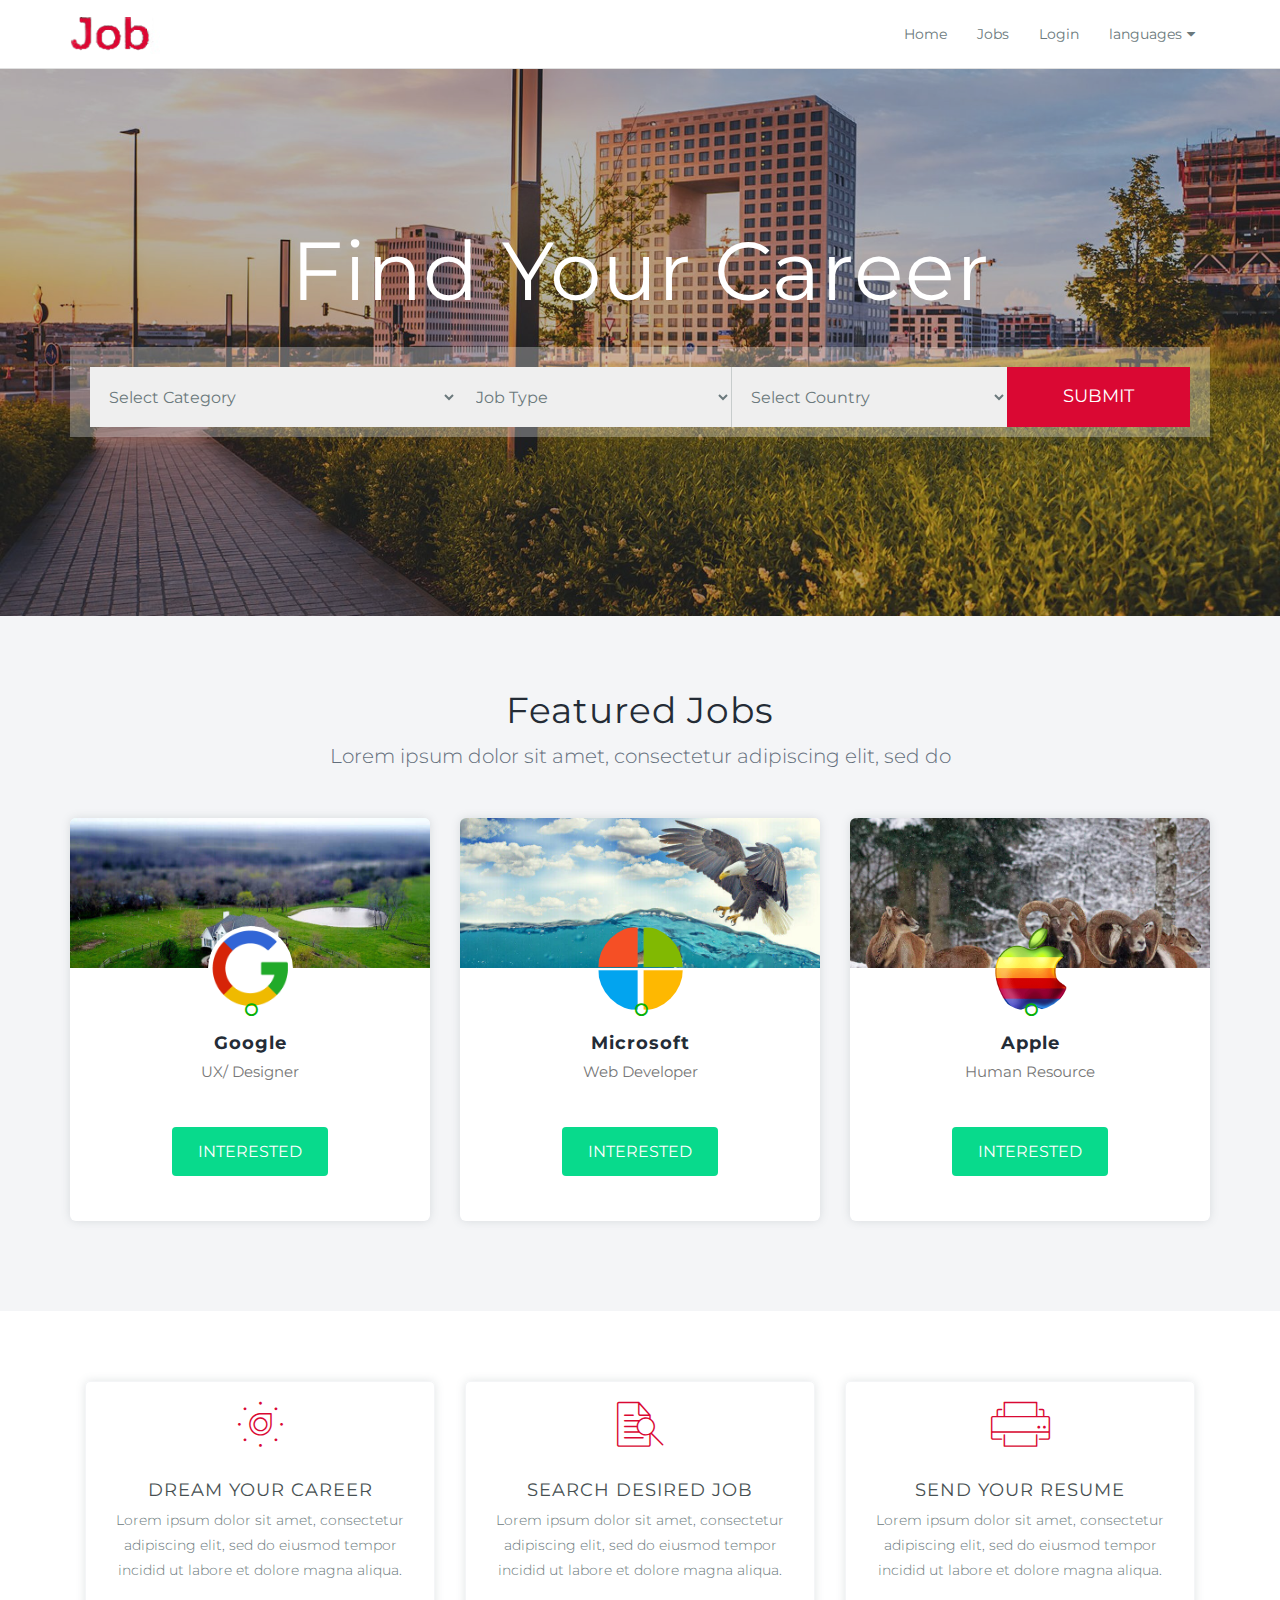
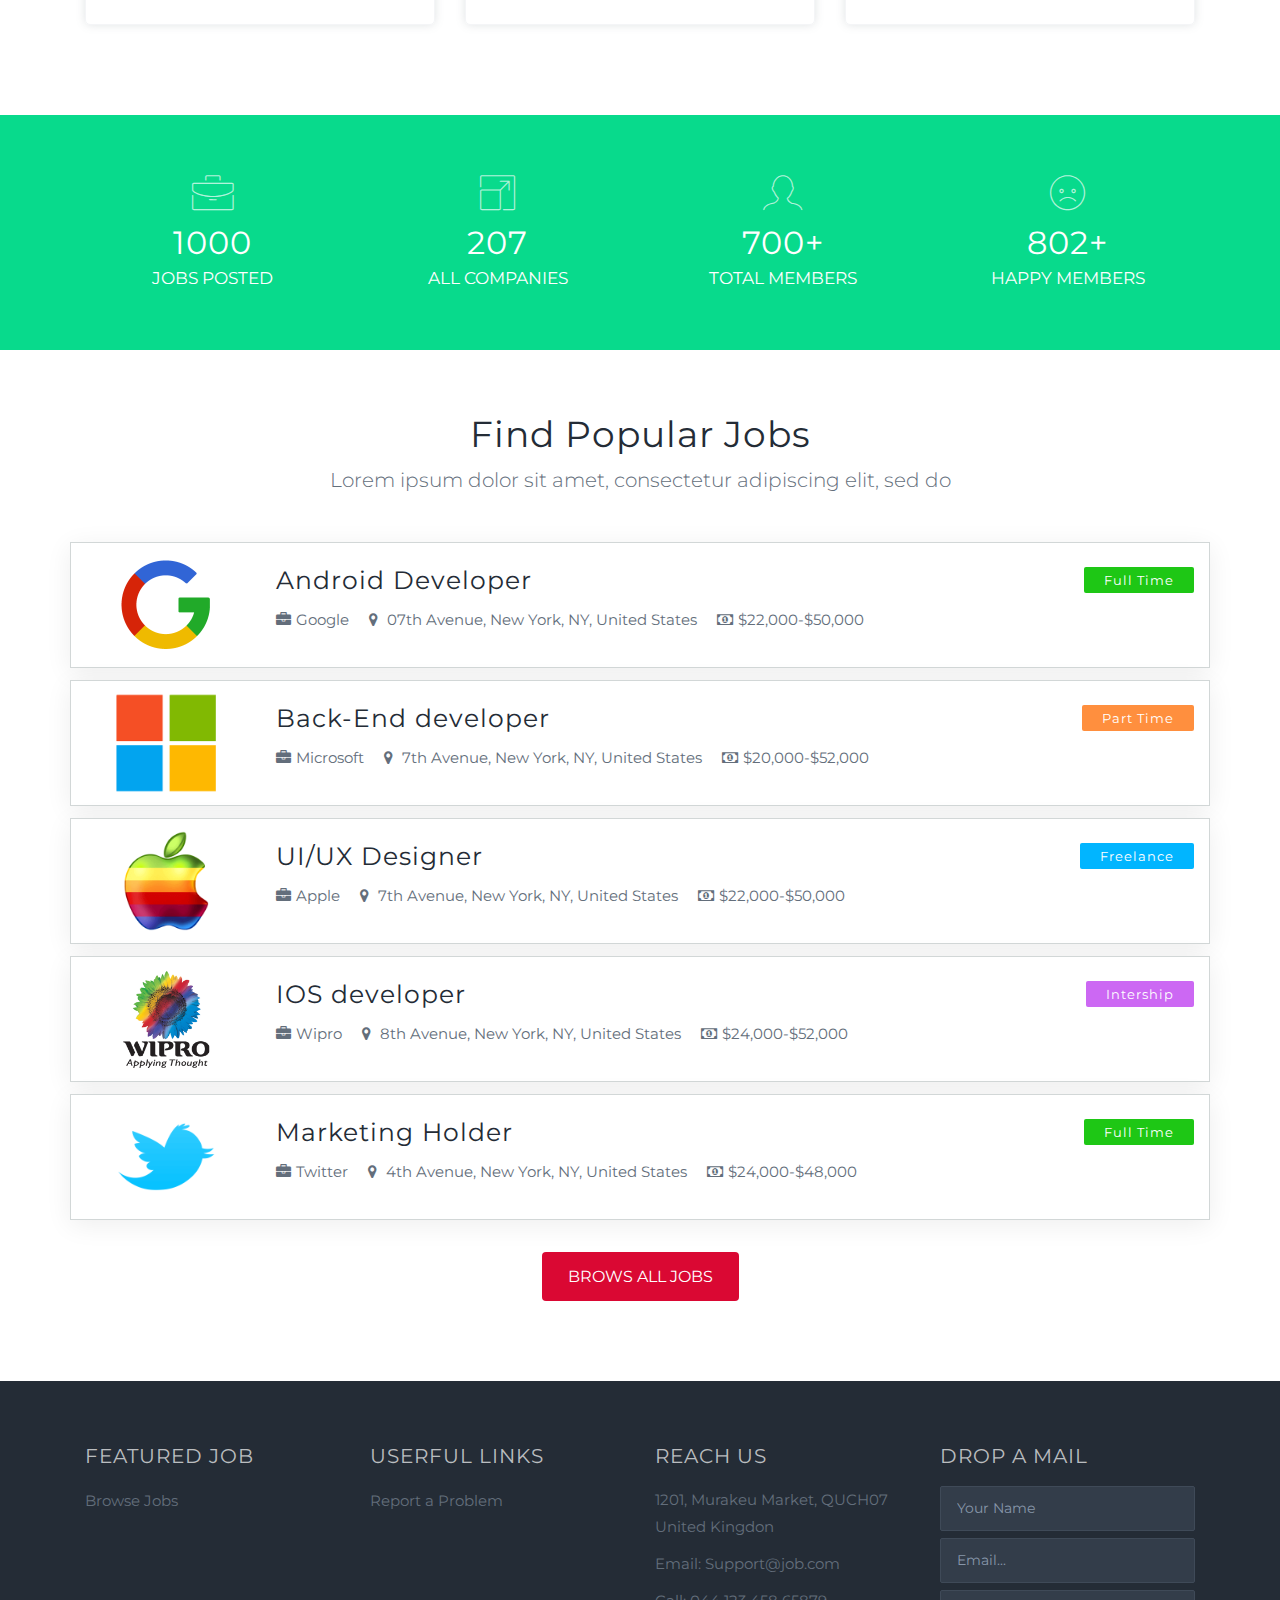
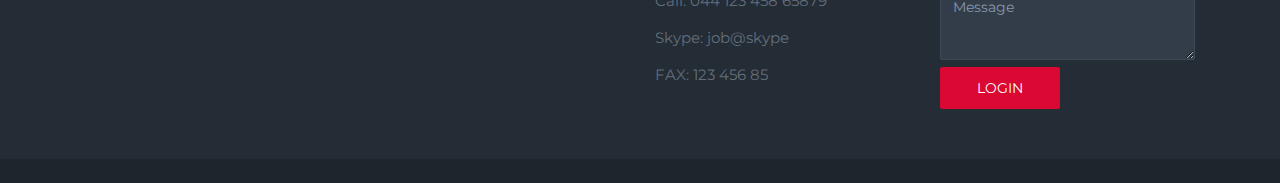
==== commit 48fa833a: "added new pages" ====
--- a/index.html
+++ b/index.html
@@ -35,9 +35,10 @@
 				<!-- Collect the nav links, forms, and other content for toggling -->
 				<div class="collapse navbar-collapse" id="navbar-menu">
 					<ul class="nav navbar-nav navbar-right" data-in="fadeInDown" data-out="fadeOutUp">
-							<li><a href="index.html">Home</a></li> 
+							<li><a href="/job-job">Home</a></li> 
 							<!-- <li><a href="login.html">Login</a></li> -->
 							<li><a href="browse-job.html">Jobs</a></li> 
+							<li><a href="login.html">Login</a></li> 
 							<li class="dropdown">
 								<a href="#" class="dropdown-toggle" data-toggle="dropdown">languages</a>
 								<ul class="dropdown-menu animated fadeOutUp" style="display: none; opacity: 1;">
@@ -479,7 +480,7 @@
 			</div>
 			<div class="copy-right">
 
-			 <p>&copy;Copyright 2022 Hossam Hassan | Design By <a href="https://github.com/hossam20520">hossam20520</a></p>
+			 <!-- <p>&copy;Copyright 2022 Hossam Hassan | Design By <a href="https://github.com/hossam20520">hossam20520</a> </p> -->
 			</div>
 		</footer>
 		 
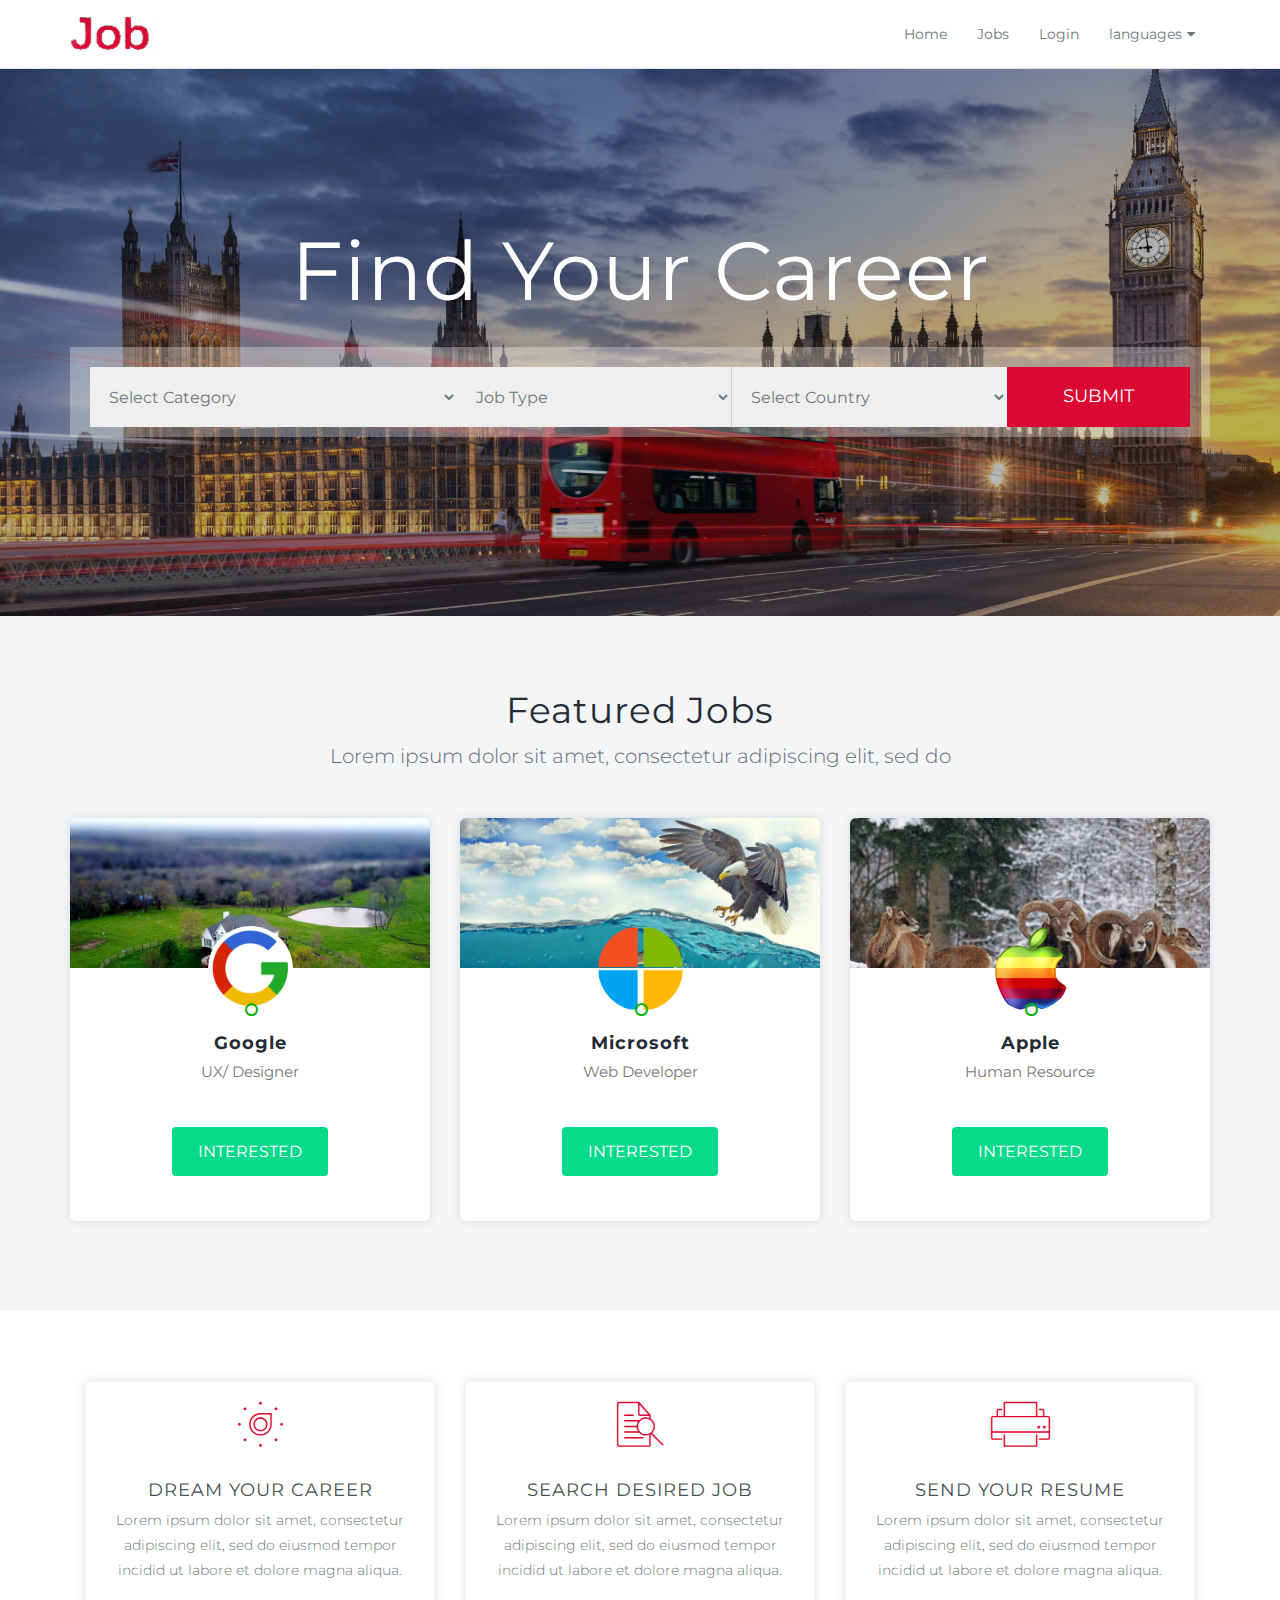
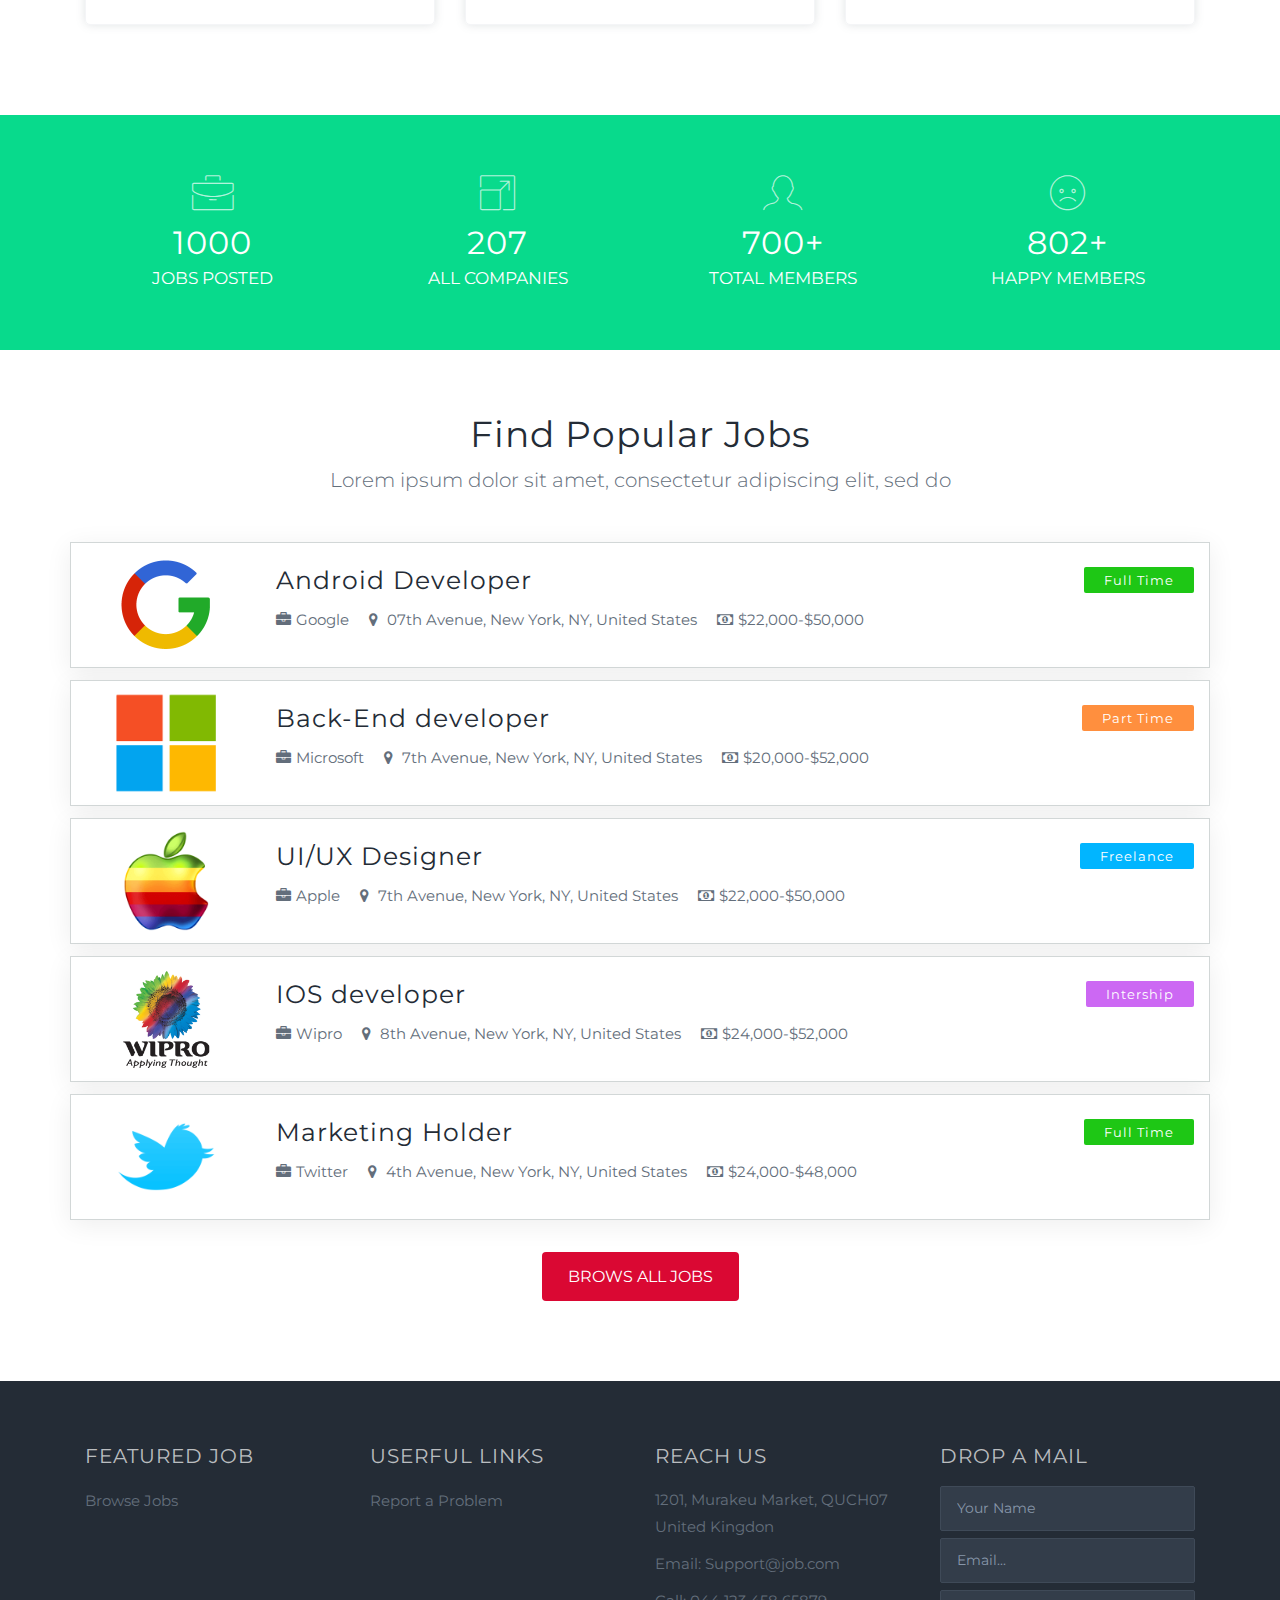
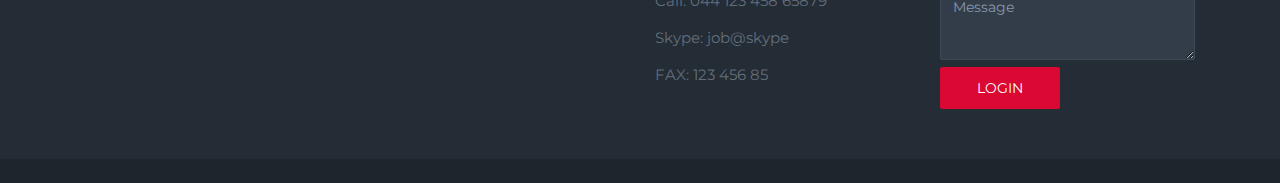
==== commit 837cb04d: "added features" ====
--- a/index.html
+++ b/index.html
@@ -43,10 +43,12 @@
 								<a href="#" class="dropdown-toggle" data-toggle="dropdown">languages</a>
 								<ul class="dropdown-menu animated fadeOutUp" style="display: none; opacity: 1;">
 									<li class="active"><a href="#">English</a></li>
+									<li><a href="">Persian</a></li>
 									<li><a href="#">عربي</a></li>
 									<li><a href="">日本語</a></li>
 									<li><a href="">සිංහල</a></li>
 									<li><a href="">தமிழ்</a></li>
+									
 									
 									
 								</ul>
@@ -87,8 +89,13 @@
 							<div class="col-md-3 col-sm-3 no-pad">
 								<select class="selectpicker">
 									<option>Select Country</option>
-								  <option>EGYPT</option>
-								  <option>USA</option>
+								  
+								  <option>Kuwait</option>
+								  <option>United Arab Emirates</option>
+								  <option>Germany</option>
+								  <option>France</option>
+								  <option>Great Britain</option>
+								  
 					
 								</select>
 							</div>
